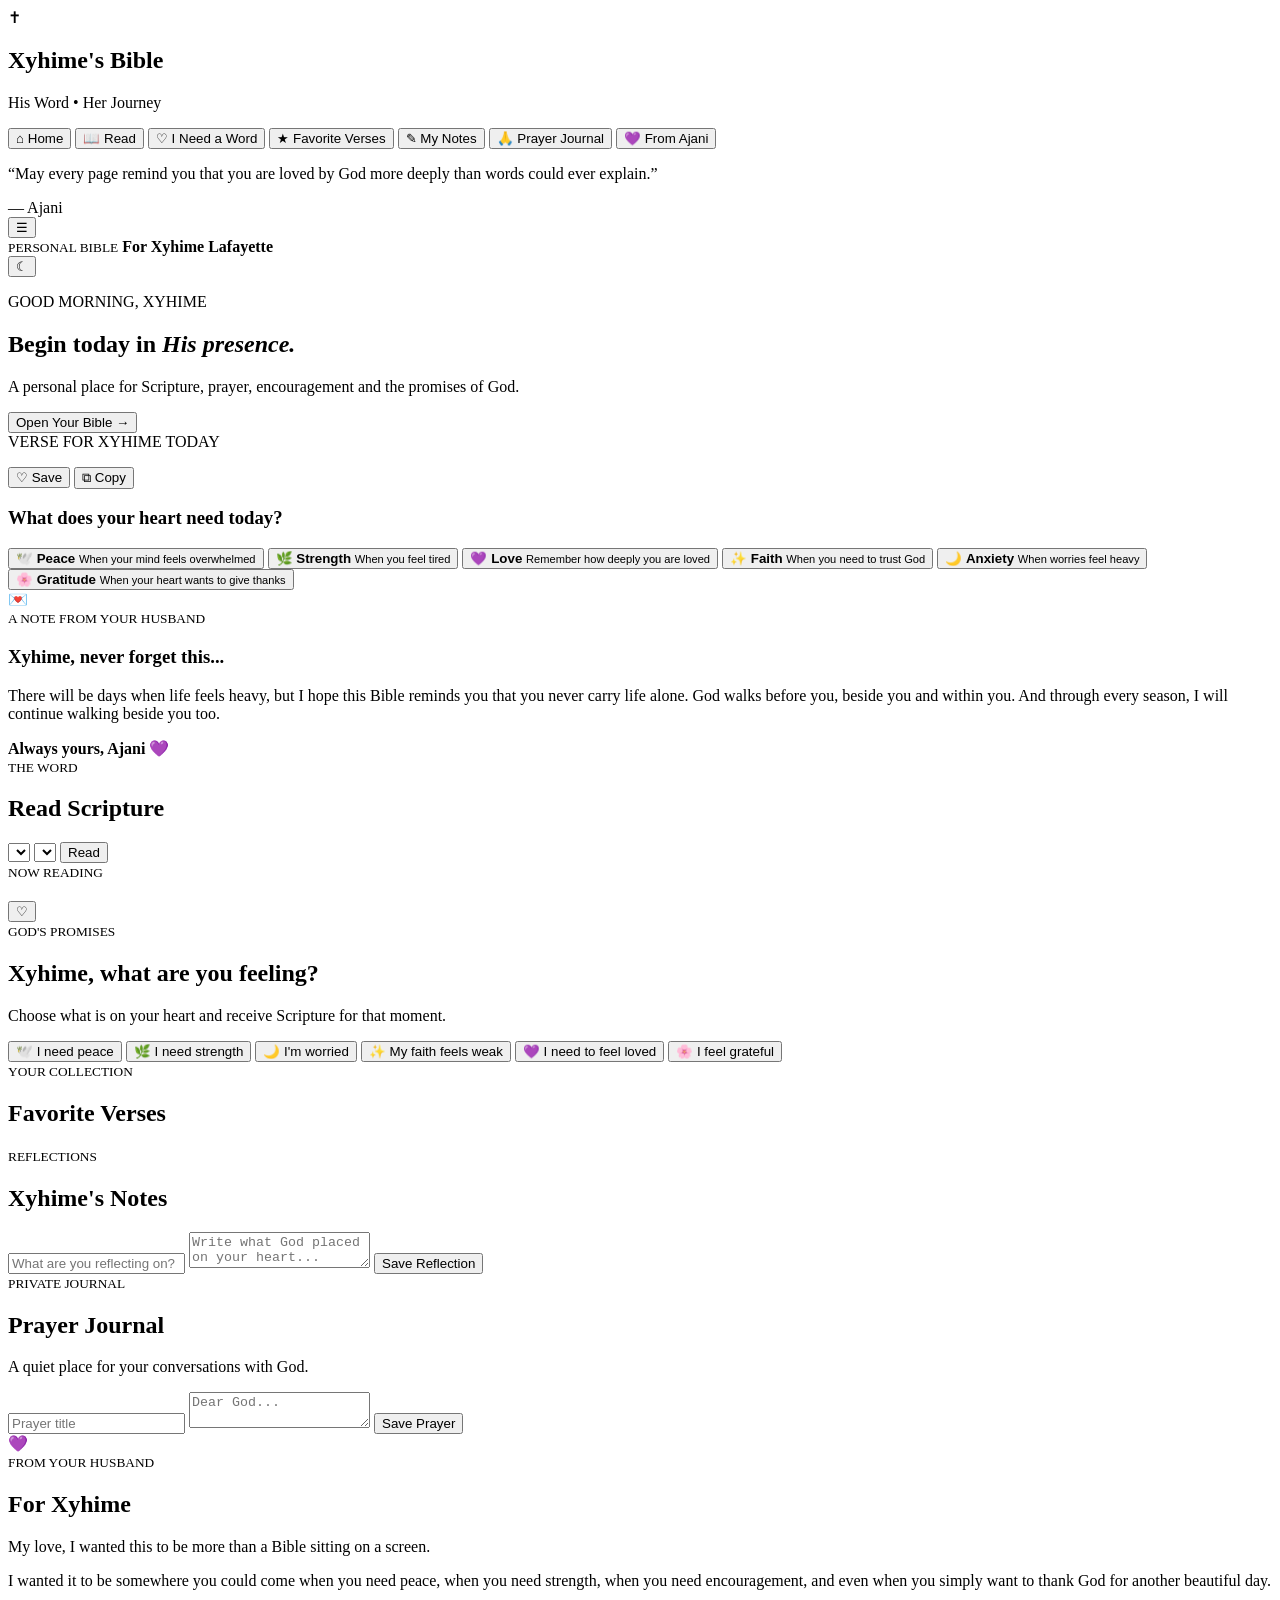
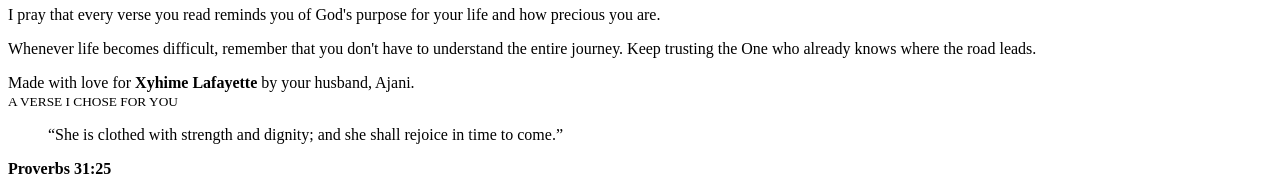
==== index.html @ 4d81b535 "index.html" ====
<!DOCTYPE html>
<html lang="en">
<head>
  <meta charset="UTF-8">
  <meta name="viewport" content="width=device-width, initial-scale=1.0">

  <title>Xyhime's Bible | His Word, Her Journey</title>

  <link rel="preconnect" href="https://fonts.googleapis.com">
  <link rel="preconnect" href="https://fonts.gstatic.com" crossorigin>

  <link href="https://fonts.googleapis.com/css2?family=Cormorant+Garamond:wght@400;500;600;700&family=Inter:wght@300;400;500;600&display=swap"
        rel="stylesheet">

  <link rel="stylesheet" href="style.css">
</head>

<body>

<div class="app">

  <!-- SIDEBAR -->

  <aside class="sidebar" id="sidebar">

    <div class="brand">
      <div class="cross">✝</div>

      <div>
        <h1>Xyhime's Bible</h1>
        <p>His Word • Her Journey</p>
      </div>
    </div>

    <nav>

      <button class="nav-item active" data-page="home">
        <span>⌂</span>
        Home
      </button>

      <button class="nav-item" data-page="read">
        <span>📖</span>
        Read
      </button>

      <button class="nav-item" data-page="encouragement">
        <span>♡</span>
        I Need a Word
      </button>

      <button class="nav-item" data-page="favorites">
        <span>★</span>
        Favorite Verses
      </button>

      <button class="nav-item" data-page="notes">
        <span>✎</span>
        My Notes
      </button>

      <button class="nav-item" data-page="prayer">
        <span>🙏</span>
        Prayer Journal
      </button>

      <button class="nav-item" data-page="ajani">
        <span>💜</span>
        From Ajani
      </button>

    </nav>

    <div class="sidebar-message">

      <p>
        “May every page remind you that you are loved by God
        more deeply than words could ever explain.”
      </p>

      <span>— Ajani</span>

    </div>

  </aside>


  <!-- MAIN CONTENT -->

  <main>

    <header>

      <button id="menuButton">☰</button>

      <div class="header-title">
        <small>PERSONAL BIBLE</small>
        <strong>For Xyhime Lafayette</strong>
      </div>

      <button id="themeButton">☾</button>

    </header>


    <!-- HOME -->

    <section class="page active" id="home">

      <div class="hero">

        <p class="eyebrow">GOOD MORNING, XYHIME</p>

        <h2>
          Begin today in
          <em>His presence.</em>
        </h2>

        <p>
          A personal place for Scripture, prayer,
          encouragement and the promises of God.
        </p>

        <button onclick="showPage('read')">
          Open Your Bible →
        </button>

      </div>


      <div class="daily-card">

        <div class="card-label">
          VERSE FOR XYHIME TODAY
        </div>

        <blockquote id="dailyVerse"></blockquote>

        <p id="dailyReference"></p>

        <div class="verse-actions">

          <button onclick="favoriteDailyVerse()">
            ♡ Save
          </button>

          <button onclick="copyDailyVerse()">
            ⧉ Copy
          </button>

        </div>

      </div>


      <h3 class="section-heading">
        What does your heart need today?
      </h3>

      <div class="emotion-grid">

        <button onclick="openEmotion('peace')">
          <span>🕊️</span>
          <strong>Peace</strong>
          <small>When your mind feels overwhelmed</small>
        </button>

        <button onclick="openEmotion('strength')">
          <span>🌿</span>
          <strong>Strength</strong>
          <small>When you feel tired</small>
        </button>

        <button onclick="openEmotion('love')">
          <span>💜</span>
          <strong>Love</strong>
          <small>Remember how deeply you are loved</small>
        </button>

        <button onclick="openEmotion('faith')">
          <span>✨</span>
          <strong>Faith</strong>
          <small>When you need to trust God</small>
        </button>

        <button onclick="openEmotion('anxiety')">
          <span>🌙</span>
          <strong>Anxiety</strong>
          <small>When worries feel heavy</small>
        </button>

        <button onclick="openEmotion('gratitude')">
          <span>🌸</span>
          <strong>Gratitude</strong>
          <small>When your heart wants to give thanks</small>
        </button>

      </div>


      <div class="love-note">

        <div>💌</div>

        <div>
          <small>A NOTE FROM YOUR HUSBAND</small>

          <h3>Xyhime, never forget this...</h3>

          <p>
            There will be days when life feels heavy,
            but I hope this Bible reminds you that you never
            carry life alone. God walks before you, beside you
            and within you. And through every season, I will
            continue walking beside you too.
          </p>

          <strong>Always yours, Ajani 💜</strong>

        </div>

      </div>

    </section>


    <!-- READ -->

    <section class="page" id="read">

      <div class="page-title">
        <small>THE WORD</small>
        <h2>Read Scripture</h2>
      </div>


      <div class="reader-controls">

        <select id="bookSelect"></select>

        <select id="chapterSelect"></select>

        <button onclick="loadChapter()">
          Read
        </button>

      </div>


      <div class="scripture-reader">

        <div class="reader-header">

          <div>
            <small>NOW READING</small>
            <h2 id="chapterTitle"></h2>
          </div>

          <button onclick="favoriteChapter()">
            ♡
          </button>

        </div>

        <div id="verses"></div>

      </div>

    </section>


    <!-- ENCOURAGEMENT -->

    <section class="page" id="encouragement">

      <div class="page-title">
        <small>GOD'S PROMISES</small>
        <h2>Xyhime, what are you feeling?</h2>

        <p>
          Choose what is on your heart and receive
          Scripture for that moment.
        </p>
      </div>


      <div class="emotion-large">

        <button onclick="showEncouragement('peace')">
          🕊️ I need peace
        </button>

        <button onclick="showEncouragement('strength')">
          🌿 I need strength
        </button>

        <button onclick="showEncouragement('anxiety')">
          🌙 I'm worried
        </button>

        <button onclick="showEncouragement('faith')">
          ✨ My faith feels weak
        </button>

        <button onclick="showEncouragement('love')">
          💜 I need to feel loved
        </button>

        <button onclick="showEncouragement('gratitude')">
          🌸 I feel grateful
        </button>

      </div>

      <div id="encouragementResult"></div>

    </section>


    <!-- FAVORITES -->

    <section class="page" id="favorites">

      <div class="page-title">
        <small>YOUR COLLECTION</small>
        <h2>Favorite Verses</h2>
      </div>

      <div id="favoriteList"></div>

    </section>


    <!-- NOTES -->

    <section class="page" id="notes">

      <div class="page-title">
        <small>REFLECTIONS</small>
        <h2>Xyhime's Notes</h2>
      </div>

      <div class="journal">

        <input
          id="noteTitle"
          placeholder="What are you reflecting on?"
        >

        <textarea
          id="noteText"
          placeholder="Write what God placed on your heart..."
        ></textarea>

        <button onclick="saveNote()">
          Save Reflection
        </button>

      </div>

      <div id="notesList"></div>

    </section>


    <!-- PRAYER -->

    <section class="page" id="prayer">

      <div class="page-title">
        <small>PRIVATE JOURNAL</small>
        <h2>Prayer Journal</h2>

        <p>
          A quiet place for your conversations with God.
        </p>
      </div>

      <div class="journal">

        <input
          id="prayerTitle"
          placeholder="Prayer title"
        >

        <textarea
          id="prayerText"
          placeholder="Dear God..."
        ></textarea>

        <button onclick="savePrayer()">
          Save Prayer
        </button>

      </div>

      <div id="prayerList"></div>

    </section>


    <!-- FROM AJANI -->

    <section class="page" id="ajani">

      <div class="ajani-page">

        <div class="heart">💜</div>

        <small>FROM YOUR HUSBAND</small>

        <h2>For Xyhime</h2>

        <p>
          My love, I wanted this to be more than a Bible
          sitting on a screen.
        </p>

        <p>
          I wanted it to be somewhere you could come when
          you need peace, when you need strength, when you
          need encouragement, and even when you simply want
          to thank God for another beautiful day.
        </p>

        <p>
          I pray that every verse you read reminds you of
          God's purpose for your life and how precious you
          are.
        </p>

        <p>
          Whenever life becomes difficult, remember that
          you don't have to understand the entire journey.
          Keep trusting the One who already knows where the
          road leads.
        </p>

        <div class="signature">

          <span>Made with love for</span>

          <strong>Xyhime Lafayette</strong>

          <span>by your husband, Ajani.</span>

        </div>


        <div class="special-scripture">

          <small>A VERSE I CHOSE FOR YOU</small>

          <blockquote>
            “She is clothed with strength and dignity;
            and she shall rejoice in time to come.”
          </blockquote>

          <strong>Proverbs 31:25</strong>

        </div>

      </div>

    </section>

  </main>

</div>

<script src="script.js"></script>

</body>
</html>
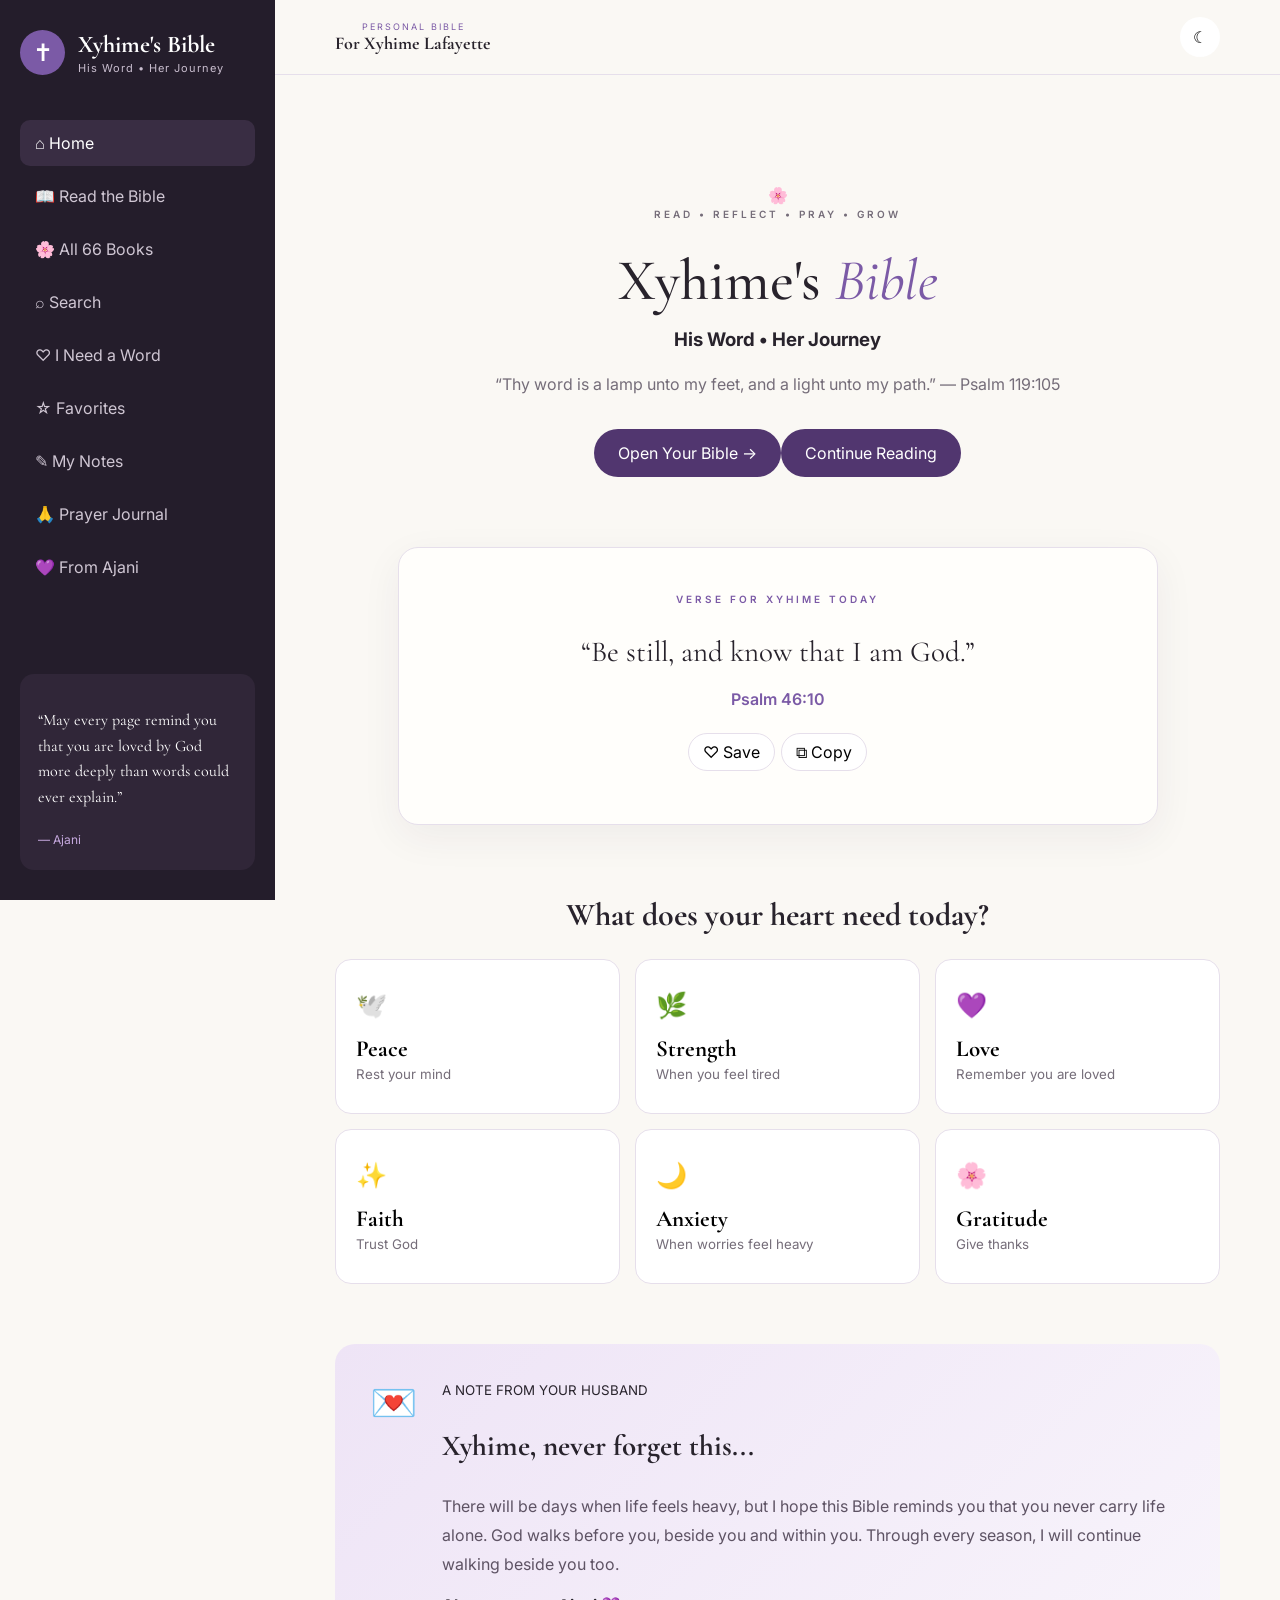
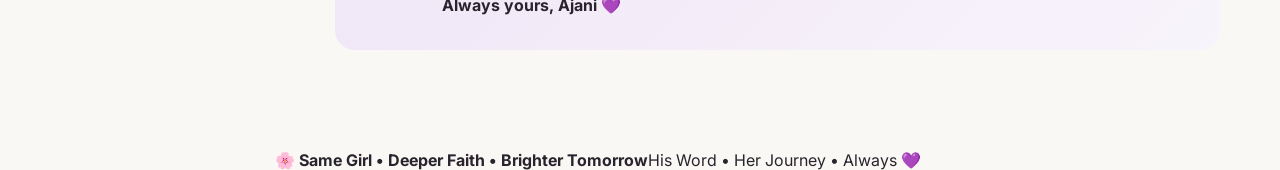
==== commit f08c6c0a: "Upgrade Xyhime Bible interface" ====
--- a/index.html
+++ b/index.html
@@ -1,474 +1,40 @@
 <!DOCTYPE html>
-<html lang="en">
-<head>
-  <meta charset="UTF-8">
-  <meta name="viewport" content="width=device-width, initial-scale=1.0">
+<html lang="en"><head><meta charset="UTF-8"><meta name="viewport" content="width=device-width,initial-scale=1">
+<meta name="theme-color" content="#efe4f6"><title>Xyhime's Bible | His Word • Her Journey</title>
+<link rel="preconnect" href="https://fonts.googleapis.com"><link rel="preconnect" href="https://fonts.gstatic.com" crossorigin>
+<link href="https://fonts.googleapis.com/css2?family=Cormorant+Garamond:wght@400;500;600;700&family=Inter:wght@300;400;500;600&display=swap" rel="stylesheet">
+<link rel="stylesheet" href="style.css"></head><body>
+<div class="app"><aside class="sidebar" id="sidebar"><div class="brand"><div class="cross">✝</div><div><h1>Xyhime's Bible</h1><p>His Word • Her Journey</p></div></div>
+<nav>
+<button class="nav-item active" data-page="home">⌂ Home</button>
+<button class="nav-item" data-page="read">📖 Read the Bible</button>
+<button class="nav-item" data-page="books">🌸 All 66 Books</button>
+<button class="nav-item" data-page="search">⌕ Search</button>
+<button class="nav-item" data-page="encouragement">♡ I Need a Word</button>
+<button class="nav-item" data-page="favorites">☆ Favorites</button>
+<button class="nav-item" data-page="notes">✎ My Notes</button>
+<button class="nav-item" data-page="prayer">🙏 Prayer Journal</button>
+<button class="nav-item" data-page="ajani">💜 From Ajani</button></nav>
+<div class="sidebar-message"><p>“May every page remind you that you are loved by God more deeply than words could ever explain.”</p><span>— Ajani</span></div></aside>
+<main><header><button id="menuButton">☰</button><div class="header-title"><small>PERSONAL BIBLE</small><strong>For Xyhime Lafayette</strong></div><button id="themeButton">☾</button></header>
 
-  <title>Xyhime's Bible | His Word, Her Journey</title>
+<section class="page active" id="home"><div class="hero"><div class="floral">🌸</div><p class="eyebrow">READ • REFLECT • PRAY • GROW</p><h2>Xyhime's <em>Bible</em></h2><h3>His Word • Her Journey</h3><p>“Thy word is a lamp unto my feet, and a light unto my path.” — Psalm 119:105</p><div class="hero-actions"><button onclick="openBible()">Open Your Bible →</button><button class="secondary" onclick="continueReading()">Continue Reading</button></div></div>
+<div class="daily-card"><div class="card-label">VERSE FOR XYHIME TODAY</div><blockquote id="dailyVerse"></blockquote><p id="dailyReference"></p><div class="verse-actions"><button onclick="favoriteDailyVerse()">♡ Save</button><button onclick="copyDailyVerse()">⧉ Copy</button></div></div>
+<h3 class="section-heading">What does your heart need today?</h3><div class="emotion-grid">
+<button onclick="openEmotion('peace')"><span>🕊️</span><strong>Peace</strong><small>Rest your mind</small></button><button onclick="openEmotion('strength')"><span>🌿</span><strong>Strength</strong><small>When you feel tired</small></button><button onclick="openEmotion('love')"><span>💜</span><strong>Love</strong><small>Remember you are loved</small></button><button onclick="openEmotion('faith')"><span>✨</span><strong>Faith</strong><small>Trust God</small></button><button onclick="openEmotion('anxiety')"><span>🌙</span><strong>Anxiety</strong><small>When worries feel heavy</small></button><button onclick="openEmotion('gratitude')"><span>🌸</span><strong>Gratitude</strong><small>Give thanks</small></button></div>
+<div class="love-note"><div>💌</div><div><small>A NOTE FROM YOUR HUSBAND</small><h3>Xyhime, never forget this...</h3><p>There will be days when life feels heavy, but I hope this Bible reminds you that you never carry life alone. God walks before you, beside you and within you. Through every season, I will continue walking beside you too.</p><strong>Always yours, Ajani 💜</strong></div></div></section>
 
-  <link rel="preconnect" href="https://fonts.googleapis.com">
-  <link rel="preconnect" href="https://fonts.gstatic.com" crossorigin>
+<section class="page" id="read"><div class="page-title"><small>THE WORD</small><h2>Read Scripture</h2><p>King James Version</p></div><div class="reader-controls"><select id="bookSelect"></select><select id="chapterSelect"></select><button onclick="loadChapter()">Read</button></div><div class="scripture-reader"><div class="reader-header"><button onclick="previousChapter()">←</button><div><small>NOW READING</small><h2 id="chapterTitle"></h2></div><button onclick="nextChapter()">→</button></div><div id="verses"><p class="loading">Loading Scripture…</p></div></div></section>
 
-  <link href="https://fonts.googleapis.com/css2?family=Cormorant+Garamond:wght@400;500;600;700&family=Inter:wght@300;400;500;600&display=swap"
-        rel="stylesheet">
+<section class="page" id="books"><div class="page-title"><small>EXPLORE SCRIPTURE</small><h2>All 66 Books</h2><p>39 Old Testament • 27 New Testament</p></div><h3 class="testament-title">Old Testament</h3><div class="books-grid" id="oldBooks"></div><h3 class="testament-title">New Testament</h3><div class="books-grid" id="newBooks"></div></section>
 
-  <link rel="stylesheet" href="style.css">
-</head>
+<section class="page" id="search"><div class="page-title"><small>FIND HIS WORD</small><h2>Search Scripture</h2></div><div class="search-box"><input id="searchInput" placeholder="Try John 3:16"><button onclick="searchBible()">Search</button></div><div id="searchResults" class="results"></div></section>
 
-<body>
+<section class="page" id="encouragement"><div class="page-title"><small>GOD'S PROMISES</small><h2>Xyhime, what are you feeling?</h2></div><div class="emotion-large"><button onclick="showEncouragement('peace')">🕊️ I need peace</button><button onclick="showEncouragement('strength')">🌿 I need strength</button><button onclick="showEncouragement('anxiety')">🌙 I'm worried</button><button onclick="showEncouragement('faith')">✨ My faith feels weak</button><button onclick="showEncouragement('love')">💜 I need to feel loved</button><button onclick="showEncouragement('gratitude')">🌸 I feel grateful</button></div><div id="encouragementResult"></div></section>
 
-<div class="app">
-
-  <!-- SIDEBAR -->
-
-  <aside class="sidebar" id="sidebar">
-
-    <div class="brand">
-      <div class="cross">✝</div>
-
-      <div>
-        <h1>Xyhime's Bible</h1>
-        <p>His Word • Her Journey</p>
-      </div>
-    </div>
-
-    <nav>
-
-      <button class="nav-item active" data-page="home">
-        <span>⌂</span>
-        Home
-      </button>
-
-      <button class="nav-item" data-page="read">
-        <span>📖</span>
-        Read
-      </button>
-
-      <button class="nav-item" data-page="encouragement">
-        <span>♡</span>
-        I Need a Word
-      </button>
-
-      <button class="nav-item" data-page="favorites">
-        <span>★</span>
-        Favorite Verses
-      </button>
-
-      <button class="nav-item" data-page="notes">
-        <span>✎</span>
-        My Notes
-      </button>
-
-      <button class="nav-item" data-page="prayer">
-        <span>🙏</span>
-        Prayer Journal
-      </button>
-
-      <button class="nav-item" data-page="ajani">
-        <span>💜</span>
-        From Ajani
-      </button>
-
-    </nav>
-
-    <div class="sidebar-message">
-
-      <p>
-        “May every page remind you that you are loved by God
-        more deeply than words could ever explain.”
-      </p>
-
-      <span>— Ajani</span>
-
-    </div>
-
-  </aside>
-
-
-  <!-- MAIN CONTENT -->
-
-  <main>
-
-    <header>
-
-      <button id="menuButton">☰</button>
-
-      <div class="header-title">
-        <small>PERSONAL BIBLE</small>
-        <strong>For Xyhime Lafayette</strong>
-      </div>
-
-      <button id="themeButton">☾</button>
-
-    </header>
-
-
-    <!-- HOME -->
-
-    <section class="page active" id="home">
-
-      <div class="hero">
-
-        <p class="eyebrow">GOOD MORNING, XYHIME</p>
-
-        <h2>
-          Begin today in
-          <em>His presence.</em>
-        </h2>
-
-        <p>
-          A personal place for Scripture, prayer,
-          encouragement and the promises of God.
-        </p>
-
-        <button onclick="showPage('read')">
-          Open Your Bible →
-        </button>
-
-      </div>
-
-
-      <div class="daily-card">
-
-        <div class="card-label">
-          VERSE FOR XYHIME TODAY
-        </div>
-
-        <blockquote id="dailyVerse"></blockquote>
-
-        <p id="dailyReference"></p>
-
-        <div class="verse-actions">
-
-          <button onclick="favoriteDailyVerse()">
-            ♡ Save
-          </button>
-
-          <button onclick="copyDailyVerse()">
-            ⧉ Copy
-          </button>
-
-        </div>
-
-      </div>
-
-
-      <h3 class="section-heading">
-        What does your heart need today?
-      </h3>
-
-      <div class="emotion-grid">
-
-        <button onclick="openEmotion('peace')">
-          <span>🕊️</span>
-          <strong>Peace</strong>
-          <small>When your mind feels overwhelmed</small>
-        </button>
-
-        <button onclick="openEmotion('strength')">
-          <span>🌿</span>
-          <strong>Strength</strong>
-          <small>When you feel tired</small>
-        </button>
-
-        <button onclick="openEmotion('love')">
-          <span>💜</span>
-          <strong>Love</strong>
-          <small>Remember how deeply you are loved</small>
-        </button>
-
-        <button onclick="openEmotion('faith')">
-          <span>✨</span>
-          <strong>Faith</strong>
-          <small>When you need to trust God</small>
-        </button>
-
-        <button onclick="openEmotion('anxiety')">
-          <span>🌙</span>
-          <strong>Anxiety</strong>
-          <small>When worries feel heavy</small>
-        </button>
-
-        <button onclick="openEmotion('gratitude')">
-          <span>🌸</span>
-          <strong>Gratitude</strong>
-          <small>When your heart wants to give thanks</small>
-        </button>
-
-      </div>
-
-
-      <div class="love-note">
-
-        <div>💌</div>
-
-        <div>
-          <small>A NOTE FROM YOUR HUSBAND</small>
-
-          <h3>Xyhime, never forget this...</h3>
-
-          <p>
-            There will be days when life feels heavy,
-            but I hope this Bible reminds you that you never
-            carry life alone. God walks before you, beside you
-            and within you. And through every season, I will
-            continue walking beside you too.
-          </p>
-
-          <strong>Always yours, Ajani 💜</strong>
-
-        </div>
-
-      </div>
-
-    </section>
-
-
-    <!-- READ -->
-
-    <section class="page" id="read">
-
-      <div class="page-title">
-        <small>THE WORD</small>
-        <h2>Read Scripture</h2>
-      </div>
-
-
-      <div class="reader-controls">
-
-        <select id="bookSelect"></select>
-
-        <select id="chapterSelect"></select>
-
-        <button onclick="loadChapter()">
-          Read
-        </button>
-
-      </div>
-
-
-      <div class="scripture-reader">
-
-        <div class="reader-header">
-
-          <div>
-            <small>NOW READING</small>
-            <h2 id="chapterTitle"></h2>
-          </div>
-
-          <button onclick="favoriteChapter()">
-            ♡
-          </button>
-
-        </div>
-
-        <div id="verses"></div>
-
-      </div>
-
-    </section>
-
-
-    <!-- ENCOURAGEMENT -->
-
-    <section class="page" id="encouragement">
-
-      <div class="page-title">
-        <small>GOD'S PROMISES</small>
-        <h2>Xyhime, what are you feeling?</h2>
-
-        <p>
-          Choose what is on your heart and receive
-          Scripture for that moment.
-        </p>
-      </div>
-
-
-      <div class="emotion-large">
-
-        <button onclick="showEncouragement('peace')">
-          🕊️ I need peace
-        </button>
-
-        <button onclick="showEncouragement('strength')">
-          🌿 I need strength
-        </button>
-
-        <button onclick="showEncouragement('anxiety')">
-          🌙 I'm worried
-        </button>
-
-        <button onclick="showEncouragement('faith')">
-          ✨ My faith feels weak
-        </button>
-
-        <button onclick="showEncouragement('love')">
-          💜 I need to feel loved
-        </button>
-
-        <button onclick="showEncouragement('gratitude')">
-          🌸 I feel grateful
-        </button>
-
-      </div>
-
-      <div id="encouragementResult"></div>
-
-    </section>
-
-
-    <!-- FAVORITES -->
-
-    <section class="page" id="favorites">
-
-      <div class="page-title">
-        <small>YOUR COLLECTION</small>
-        <h2>Favorite Verses</h2>
-      </div>
-
-      <div id="favoriteList"></div>
-
-    </section>
-
-
-    <!-- NOTES -->
-
-    <section class="page" id="notes">
-
-      <div class="page-title">
-        <small>REFLECTIONS</small>
-        <h2>Xyhime's Notes</h2>
-      </div>
-
-      <div class="journal">
-
-        <input
-          id="noteTitle"
-          placeholder="What are you reflecting on?"
-        >
-
-        <textarea
-          id="noteText"
-          placeholder="Write what God placed on your heart..."
-        ></textarea>
-
-        <button onclick="saveNote()">
-          Save Reflection
-        </button>
-
-      </div>
-
-      <div id="notesList"></div>
-
-    </section>
-
-
-    <!-- PRAYER -->
-
-    <section class="page" id="prayer">
-
-      <div class="page-title">
-        <small>PRIVATE JOURNAL</small>
-        <h2>Prayer Journal</h2>
-
-        <p>
-          A quiet place for your conversations with God.
-        </p>
-      </div>
-
-      <div class="journal">
-
-        <input
-          id="prayerTitle"
-          placeholder="Prayer title"
-        >
-
-        <textarea
-          id="prayerText"
-          placeholder="Dear God..."
-        ></textarea>
-
-        <button onclick="savePrayer()">
-          Save Prayer
-        </button>
-
-      </div>
-
-      <div id="prayerList"></div>
-
-    </section>
-
-
-    <!-- FROM AJANI -->
-
-    <section class="page" id="ajani">
-
-      <div class="ajani-page">
-
-        <div class="heart">💜</div>
-
-        <small>FROM YOUR HUSBAND</small>
-
-        <h2>For Xyhime</h2>
-
-        <p>
-          My love, I wanted this to be more than a Bible
-          sitting on a screen.
-        </p>
-
-        <p>
-          I wanted it to be somewhere you could come when
-          you need peace, when you need strength, when you
-          need encouragement, and even when you simply want
-          to thank God for another beautiful day.
-        </p>
-
-        <p>
-          I pray that every verse you read reminds you of
-          God's purpose for your life and how precious you
-          are.
-        </p>
-
-        <p>
-          Whenever life becomes difficult, remember that
-          you don't have to understand the entire journey.
-          Keep trusting the One who already knows where the
-          road leads.
-        </p>
-
-        <div class="signature">
-
-          <span>Made with love for</span>
-
-          <strong>Xyhime Lafayette</strong>
-
-          <span>by your husband, Ajani.</span>
-
-        </div>
-
-
-        <div class="special-scripture">
-
-          <small>A VERSE I CHOSE FOR YOU</small>
-
-          <blockquote>
-            “She is clothed with strength and dignity;
-            and she shall rejoice in time to come.”
-          </blockquote>
-
-          <strong>Proverbs 31:25</strong>
-
-        </div>
-
-      </div>
-
-    </section>
-
-  </main>
-
-</div>
-
-<script src="script.js"></script>
-
-</body>
-</html>
+<section class="page" id="favorites"><div class="page-title"><small>YOUR COLLECTION</small><h2>Favorite Verses</h2></div><div id="favoriteList"></div></section>
+<section class="page" id="notes"><div class="page-title"><small>REFLECTIONS</small><h2>Xyhime's Notes</h2></div><div class="journal"><input id="noteTitle" placeholder="What are you reflecting on?"><textarea id="noteText" placeholder="Write what God placed on your heart..."></textarea><button onclick="saveNote()">Save Reflection</button></div><div id="notesList"></div></section>
+<section class="page" id="prayer"><div class="page-title"><small>PRIVATE JOURNAL</small><h2>Prayer Journal</h2><p>A quiet place for your conversations with God.</p></div><div class="journal"><input id="prayerTitle" placeholder="Prayer title"><textarea id="prayerText" placeholder="Dear God..."></textarea><button onclick="savePrayer()">Save Prayer</button></div><div id="prayerList"></div></section>
+<section class="page" id="ajani"><div class="ajani-page"><div class="heart">💜</div><small>FROM YOUR HUSBAND</small><h2>For Xyhime</h2><p>My love, I wanted this to be more than a Bible sitting on a screen. I wanted it to be somewhere you could come when you need peace, strength, encouragement, or simply a quiet moment with God.</p><p>I pray every verse reminds you of God's purpose for your life and how precious you are.</p><div class="signature"><span>Made with love for</span><strong>Xyhime Lafayette</strong><span>by your husband, Ajani.</span></div><div class="special-scripture"><small>A VERSE I CHOSE FOR YOU</small><blockquote>“Strength and honour are her clothing; and she shall rejoice in time to come.”</blockquote><strong>Proverbs 31:25</strong></div></div></section>
+<footer>🌸 <strong>Same Girl • Deeper Faith • Brighter Tomorrow</strong><span>His Word • Her Journey • Always 💜</span></footer>
+</main></div><script src="script.js"></script></body></html>
--- a/style.css
+++ b/style.css
@@ -0,0 +1,607 @@
+:root{
+  --purple:#7b5aa6;
+  --purple-dark:#51366f;
+  --lavender:#eee7f6;
+  --cream:#faf8f4;
+  --paper:#fffefb;
+  --text:#28232c;
+  --muted:#756d79;
+  --border:#e6dfeb;
+}
+
+*{
+  box-sizing:border-box;
+}
+
+body{
+  margin:0;
+  background:var(--cream);
+  color:var(--text);
+  font-family:"Inter",sans-serif;
+}
+
+button,
+select,
+input,
+textarea{
+  font:inherit;
+}
+
+button{
+  cursor:pointer;
+}
+
+.app{
+  display:flex;
+  min-height:100vh;
+}
+
+
+/* SIDEBAR */
+
+.sidebar{
+  width:275px;
+  background:#241d2b;
+  color:white;
+  padding:30px 20px;
+  position:fixed;
+  top:0;
+  bottom:0;
+  left:0;
+  display:flex;
+  flex-direction:column;
+}
+
+.brand{
+  display:flex;
+  align-items:center;
+  gap:13px;
+  margin-bottom:45px;
+}
+
+.cross{
+  width:45px;
+  height:45px;
+  border-radius:50%;
+  background:var(--purple);
+  display:grid;
+  place-items:center;
+  font-size:24px;
+}
+
+.brand h1{
+  font-family:"Cormorant Garamond",serif;
+  margin:0;
+  font-size:24px;
+}
+
+.brand p{
+  margin:2px 0 0;
+  font-size:11px;
+  color:#c9becf;
+  letter-spacing:1px;
+}
+
+nav{
+  display:grid;
+  gap:7px;
+}
+
+.nav-item{
+  border:0;
+  background:transparent;
+  color:#cfc6d3;
+  text-align:left;
+  padding:13px 15px;
+  border-radius:10px;
+  transition:.25s;
+}
+
+.nav-item span{
+  display:inline-block;
+  width:30px;
+}
+
+.nav-item:hover,
+.nav-item.active{
+  background:#392d43;
+  color:white;
+}
+
+.sidebar-message{
+  margin-top:auto;
+  padding:18px;
+  background:#302638;
+  border-radius:14px;
+  line-height:1.6;
+}
+
+.sidebar-message p{
+  font-family:"Cormorant Garamond",serif;
+  font-size:16px;
+}
+
+.sidebar-message span{
+  color:#c6a9df;
+  font-size:12px;
+}
+
+
+/* MAIN */
+
+main{
+  width:calc(100% - 275px);
+  margin-left:275px;
+}
+
+header{
+  height:75px;
+  border-bottom:1px solid var(--border);
+  background:rgba(250,248,244,.94);
+  display:flex;
+  align-items:center;
+  justify-content:space-between;
+  padding:0 6%;
+  position:sticky;
+  top:0;
+  z-index:5;
+  backdrop-filter:blur(10px);
+}
+
+#menuButton{
+  display:none;
+}
+
+header button{
+  border:0;
+  background:white;
+  width:40px;
+  height:40px;
+  border-radius:50%;
+}
+
+.header-title{
+  text-align:center;
+}
+
+.header-title small{
+  display:block;
+  color:var(--purple);
+  letter-spacing:2px;
+  font-size:9px;
+}
+
+.header-title strong{
+  font-family:"Cormorant Garamond",serif;
+  font-size:18px;
+}
+
+.page{
+  display:none;
+  max-width:1100px;
+  margin:auto;
+  padding:60px 6% 100px;
+}
+
+.page.active{
+  display:block;
+}
+
+
+/* HERO */
+
+.hero{
+  text-align:center;
+  padding:50px 20px 70px;
+}
+
+.eyebrow,
+.page-title small,
+.card-label{
+  color:var(--purple);
+  letter-spacing:3px;
+  font-weight:600;
+  font-size:10px;
+}
+
+.hero h2{
+  font-family:"Cormorant Garamond",serif;
+  font-size:58px;
+  line-height:.95;
+  margin:20px 0;
+  font-weight:500;
+}
+
+.hero h2 em{
+  color:var(--purple);
+  font-weight:400;
+}
+
+.hero p{
+  max-width:600px;
+  margin:0 auto 30px;
+  color:var(--muted);
+  line-height:1.8;
+}
+
+.hero button,
+.journal button,
+.reader-controls button{
+  background:var(--purple-dark);
+  color:white;
+  border:0;
+  padding:14px 24px;
+  border-radius:50px;
+}
+
+
+/* DAILY VERSE */
+
+.daily-card{
+  max-width:760px;
+  margin:auto;
+  background:var(--paper);
+  border:1px solid var(--border);
+  border-radius:20px;
+  padding:45px;
+  text-align:center;
+  box-shadow:0 12px 40px rgba(56,35,70,.06);
+}
+
+.daily-card blockquote{
+  font-family:"Cormorant Garamond",serif;
+  font-size:29px;
+  line-height:1.5;
+  margin:25px 0 15px;
+}
+
+.daily-card > p{
+  color:var(--purple);
+  font-weight:600;
+}
+
+.verse-actions button{
+  border:1px solid var(--border);
+  background:white;
+  padding:8px 14px;
+  border-radius:30px;
+  margin:8px 3px;
+}
+
+
+/* EMOTIONS */
+
+.section-heading{
+  font-family:"Cormorant Garamond",serif;
+  font-size:32px;
+  margin:70px 0 25px;
+  text-align:center;
+}
+
+.emotion-grid{
+  display:grid;
+  grid-template-columns:repeat(3,1fr);
+  gap:15px;
+}
+
+.emotion-grid button{
+  background:white;
+  border:1px solid var(--border);
+  padding:30px 20px;
+  border-radius:16px;
+  text-align:left;
+  transition:.25s;
+}
+
+.emotion-grid button:hover{
+  transform:translateY(-4px);
+  box-shadow:0 10px 30px rgba(70,50,80,.08);
+}
+
+.emotion-grid span{
+  font-size:25px;
+  display:block;
+  margin-bottom:15px;
+}
+
+.emotion-grid strong{
+  display:block;
+  font-family:"Cormorant Garamond",serif;
+  font-size:23px;
+}
+
+.emotion-grid small{
+  color:var(--muted);
+}
+
+
+/* LOVE NOTE */
+
+.love-note{
+  margin-top:60px;
+  padding:35px;
+  border-radius:20px;
+  background:linear-gradient(135deg,#eee4f6,#f8f4fb);
+  display:flex;
+  gap:25px;
+}
+
+.love-note > div:first-child{
+  font-size:38px;
+}
+
+.love-note h3{
+  font-family:"Cormorant Garamond",serif;
+  font-size:29px;
+}
+
+.love-note p{
+  line-height:1.8;
+  color:#5e5364;
+}
+
+
+/* PAGE TITLES */
+
+.page-title{
+  text-align:center;
+  margin-bottom:40px;
+}
+
+.page-title h2{
+  font-family:"Cormorant Garamond",serif;
+  font-size:46px;
+  margin:8px 0;
+}
+
+.page-title p{
+  color:var(--muted);
+}
+
+
+/* READER */
+
+.reader-controls{
+  display:flex;
+  gap:10px;
+  justify-content:center;
+  margin-bottom:30px;
+}
+
+.reader-controls select{
+  padding:12px 18px;
+  border:1px solid var(--border);
+  border-radius:10px;
+  background:white;
+}
+
+.scripture-reader{
+  background:var(--paper);
+  max-width:800px;
+  margin:auto;
+  border:1px solid var(--border);
+  border-radius:18px;
+  padding:45px;
+}
+
+.reader-header{
+  display:flex;
+  justify-content:space-between;
+  border-bottom:1px solid var(--border);
+  margin-bottom:30px;
+}
+
+.reader-header h2{
+  font-family:"Cormorant Garamond",serif;
+  font-size:36px;
+}
+
+.reader-header button{
+  border:0;
+  background:transparent;
+  font-size:25px;
+}
+
+.verse{
+  font-family:"Cormorant Garamond",serif;
+  font-size:22px;
+  line-height:1.8;
+  margin:14px 0;
+}
+
+.verse-number{
+  color:var(--purple);
+  font-family:"Inter",sans-serif;
+  font-size:10px;
+  vertical-align:super;
+  font-weight:bold;
+  margin-right:6px;
+}
+
+
+/* ENCOURAGEMENT */
+
+.emotion-large{
+  display:grid;
+  grid-template-columns:repeat(2,1fr);
+  gap:12px;
+  max-width:700px;
+  margin:auto;
+}
+
+.emotion-large button{
+  padding:22px;
+  border:1px solid var(--border);
+  background:white;
+  border-radius:14px;
+  text-align:left;
+}
+
+#encouragementResult{
+  max-width:700px;
+  margin:30px auto;
+}
+
+
+/* JOURNAL */
+
+.journal{
+  max-width:700px;
+  margin:auto;
+  display:grid;
+  gap:15px;
+}
+
+.journal input,
+.journal textarea{
+  border:1px solid var(--border);
+  background:white;
+  padding:16px;
+  border-radius:12px;
+}
+
+.journal textarea{
+  min-height:200px;
+  resize:vertical;
+}
+
+.saved-card{
+  max-width:700px;
+  margin:20px auto;
+  padding:22px;
+  background:white;
+  border:1px solid var(--border);
+  border-radius:14px;
+}
+
+
+/* AJANI */
+
+.ajani-page{
+  max-width:720px;
+  margin:auto;
+  text-align:center;
+}
+
+.heart{
+  font-size:50px;
+}
+
+.ajani-page h2{
+  font-family:"Cormorant Garamond",serif;
+  font-size:55px;
+}
+
+.ajani-page > p{
+  font-family:"Cormorant Garamond",serif;
+  font-size:22px;
+  line-height:1.8;
+}
+
+.signature{
+  margin:45px 0;
+  display:grid;
+  gap:5px;
+}
+
+.signature strong{
+  font-family:"Cormorant Garamond",serif;
+  font-size:35px;
+  color:var(--purple-dark);
+}
+
+.special-scripture{
+  padding:35px;
+  background:var(--lavender);
+  border-radius:20px;
+}
+
+.special-scripture blockquote{
+  font-family:"Cormorant Garamond",serif;
+  font-size:27px;
+  line-height:1.5;
+}
+
+
+/* DARK MODE */
+
+body.dark{
+  --cream:#17131b;
+  --paper:#211a26;
+  --text:#f7f1fa;
+  --muted:#b9aebe;
+  --border:#392f40;
+  --lavender:#2e2436;
+}
+
+body.dark header{
+  background:rgba(23,19,27,.95);
+}
+
+body.dark input,
+body.dark textarea,
+body.dark select,
+body.dark .emotion-grid button,
+body.dark .emotion-large button,
+body.dark .verse-actions button,
+body.dark header button{
+  background:#211a26;
+  color:white;
+}
+
+
+/* MOBILE */
+
+@media(max-width:850px){
+
+  .sidebar{
+    transform:translateX(-100%);
+    transition:.3s;
+    z-index:20;
+  }
+
+  .sidebar.open{
+    transform:translateX(0);
+  }
+
+  main{
+    margin-left:0;
+    width:100%;
+  }
+
+  #menuButton{
+    display:block;
+  }
+
+  .hero h2{
+    font-size:45px;
+  }
+
+  .emotion-grid{
+    grid-template-columns:1fr 1fr;
+  }
+
+}
+
+@media(max-width:550px){
+
+  .page{
+    padding-left:20px;
+    padding-right:20px;
+  }
+
+  .emotion-grid,
+  .emotion-large{
+    grid-template-columns:1fr;
+  }
+
+  .daily-card,
+  .scripture-reader{
+    padding:28px 22px;
+  }
+
+  .reader-controls{
+    flex-direction:column;
+  }
+
+}
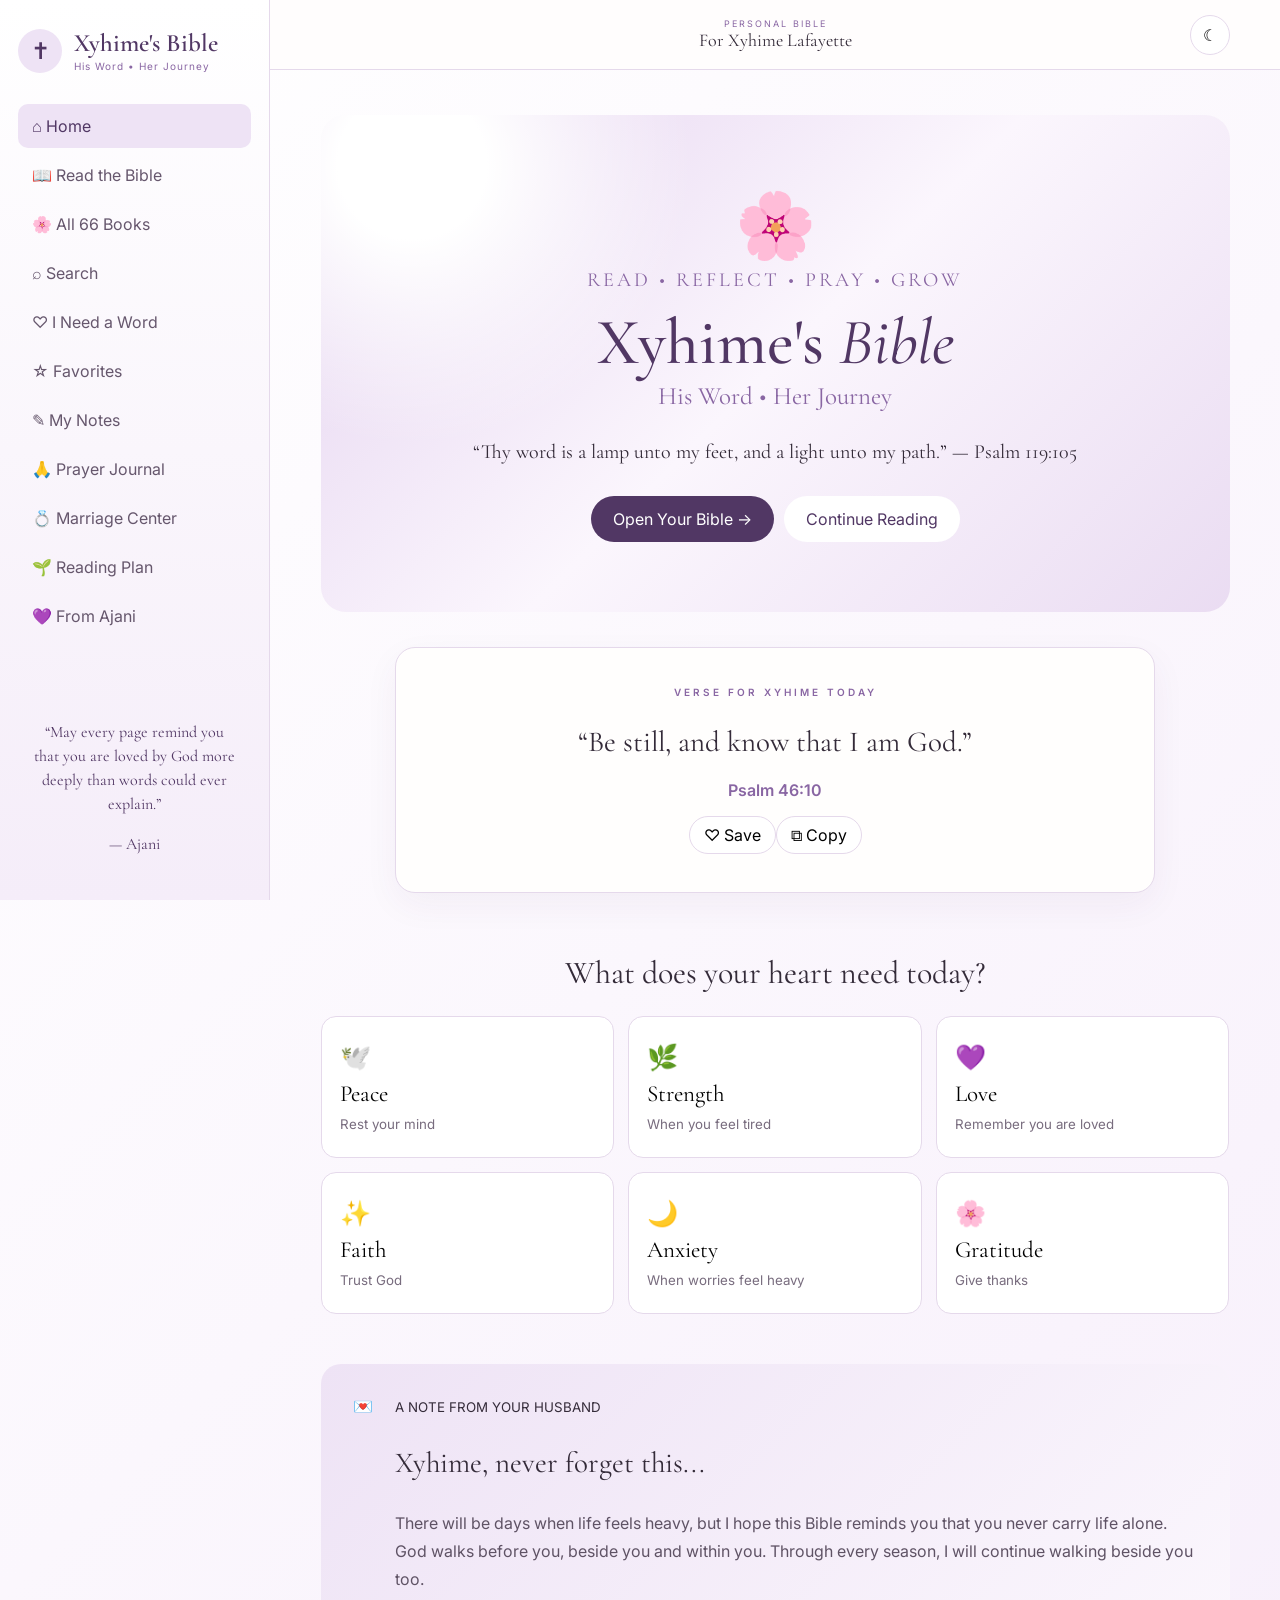
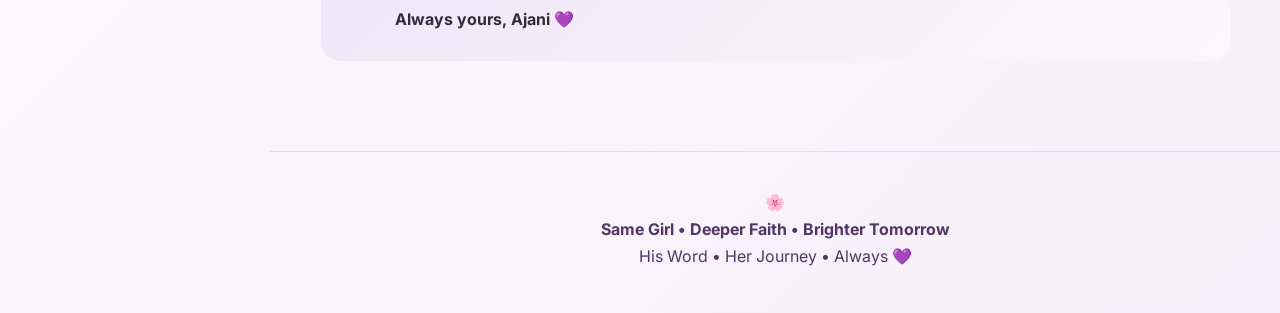
==== commit 44e8b939: "Build V3 personal Bible experience" ====
--- a/index.html
+++ b/index.html
@@ -1,6 +1,6 @@
 <!DOCTYPE html>
 <html lang="en"><head><meta charset="UTF-8"><meta name="viewport" content="width=device-width,initial-scale=1">
-<meta name="theme-color" content="#efe4f6"><title>Xyhime's Bible | His Word • Her Journey</title>
+<meta name="theme-color" content="#efe4f6"><meta name="description" content="A personal KJV Bible made with love for Xyhime Lafayette."><link rel="manifest" href="manifest.webmanifest"><link rel="icon" href="icon.svg" type="image/svg+xml"><title>Xyhime's Bible | His Word • Her Journey</title>
 <link rel="preconnect" href="https://fonts.googleapis.com"><link rel="preconnect" href="https://fonts.gstatic.com" crossorigin>
 <link href="https://fonts.googleapis.com/css2?family=Cormorant+Garamond:wght@400;500;600;700&family=Inter:wght@300;400;500;600&display=swap" rel="stylesheet">
 <link rel="stylesheet" href="style.css"></head><body>
@@ -14,6 +14,8 @@
 <button class="nav-item" data-page="favorites">☆ Favorites</button>
 <button class="nav-item" data-page="notes">✎ My Notes</button>
 <button class="nav-item" data-page="prayer">🙏 Prayer Journal</button>
+<button class="nav-item" data-page="marriage">💍 Marriage Center</button>
+<button class="nav-item" data-page="plan">🌱 Reading Plan</button>
 <button class="nav-item" data-page="ajani">💜 From Ajani</button></nav>
 <div class="sidebar-message"><p>“May every page remind you that you are loved by God more deeply than words could ever explain.”</p><span>— Ajani</span></div></aside>
 <main><header><button id="menuButton">☰</button><div class="header-title"><small>PERSONAL BIBLE</small><strong>For Xyhime Lafayette</strong></div><button id="themeButton">☾</button></header>
@@ -34,7 +36,9 @@
 
 <section class="page" id="favorites"><div class="page-title"><small>YOUR COLLECTION</small><h2>Favorite Verses</h2></div><div id="favoriteList"></div></section>
 <section class="page" id="notes"><div class="page-title"><small>REFLECTIONS</small><h2>Xyhime's Notes</h2></div><div class="journal"><input id="noteTitle" placeholder="What are you reflecting on?"><textarea id="noteText" placeholder="Write what God placed on your heart..."></textarea><button onclick="saveNote()">Save Reflection</button></div><div id="notesList"></div></section>
-<section class="page" id="prayer"><div class="page-title"><small>PRIVATE JOURNAL</small><h2>Prayer Journal</h2><p>A quiet place for your conversations with God.</p></div><div class="journal"><input id="prayerTitle" placeholder="Prayer title"><textarea id="prayerText" placeholder="Dear God..."></textarea><button onclick="savePrayer()">Save Prayer</button></div><div id="prayerList"></div></section>
+<section class="page" id="prayer"><div class="page-title"><small>PRIVATE JOURNAL</small><h2>Prayer Journal</h2><p>A quiet place for your conversations with God. Mark prayers answered as your testimony grows.</p></div><div class="journal"><input id="prayerTitle" placeholder="Prayer title"><textarea id="prayerText" placeholder="Dear God..."></textarea><button onclick="savePrayer()">Save Prayer</button></div><div id="prayerList"></div></section>
+<section class="page" id="marriage"><div class="page-title"><small>FAITH • LOVE • COVENANT</small><h2>Marriage Center</h2><p>Scriptures and prayers for Ajani & Xyhime.</p></div><div class="feature-grid"><div class="feature-card"><span>💜</span><h3>Love with patience</h3><p>“Charity suffereth long, and is kind...”</p><strong>1 Corinthians 13:4</strong></div><div class="feature-card"><span>🤝</span><h3>Walk together</h3><p>“Two are better than one; because they have a good reward for their labour.”</p><strong>Ecclesiastes 4:9</strong></div><div class="feature-card"><span>🙏</span><h3>Pray together</h3><p>Write a prayer for your marriage and keep it in your private journal.</p><button onclick="showPage('prayer')">Open Prayer Journal</button></div></div><div class="daily-card"><div class="card-label">A PRAYER FOR YOUR MARRIAGE</div><blockquote>Lord, keep our hearts patient, our words gentle, our love faithful, and our home centered on You. Help us choose grace, understanding, forgiveness and unity through every season. Amen.</blockquote></div></section>
+<section class="page" id="plan"><div class="page-title"><small>GROW DAY BY DAY</small><h2>7-Day Faith Journey</h2><p>Read one passage each day and mark it complete.</p></div><div id="readingPlan" class="plan-list"></div><button class="reset-plan" onclick="resetPlan()">Reset Plan</button></section>
 <section class="page" id="ajani"><div class="ajani-page"><div class="heart">💜</div><small>FROM YOUR HUSBAND</small><h2>For Xyhime</h2><p>My love, I wanted this to be more than a Bible sitting on a screen. I wanted it to be somewhere you could come when you need peace, strength, encouragement, or simply a quiet moment with God.</p><p>I pray every verse reminds you of God's purpose for your life and how precious you are.</p><div class="signature"><span>Made with love for</span><strong>Xyhime Lafayette</strong><span>by your husband, Ajani.</span></div><div class="special-scripture"><small>A VERSE I CHOSE FOR YOU</small><blockquote>“Strength and honour are her clothing; and she shall rejoice in time to come.”</blockquote><strong>Proverbs 31:25</strong></div></div></section>
-<footer>🌸 <strong>Same Girl • Deeper Faith • Brighter Tomorrow</strong><span>His Word • Her Journey • Always 💜</span></footer>
+<div id="installBanner" class="install-banner" hidden><div><strong>Keep Xyhime’s Bible close 💜</strong><span>Install it on your phone for an app-like experience.</span></div><button id="installButton">Install</button><button id="dismissInstall">×</button></div><footer>🌸 <strong>Same Girl • Deeper Faith • Brighter Tomorrow</strong><span>His Word • Her Journey • Always 💜</span></footer>
 </main></div><script src="script.js"></script></body></html>
--- a/style.css
+++ b/style.css
@@ -1,607 +1 @@
-:root{
-  --purple:#7b5aa6;
-  --purple-dark:#51366f;
-  --lavender:#eee7f6;
-  --cream:#faf8f4;
-  --paper:#fffefb;
-  --text:#28232c;
-  --muted:#756d79;
-  --border:#e6dfeb;
-}
-
-*{
-  box-sizing:border-box;
-}
-
-body{
-  margin:0;
-  background:var(--cream);
-  color:var(--text);
-  font-family:"Inter",sans-serif;
-}
-
-button,
-select,
-input,
-textarea{
-  font:inherit;
-}
-
-button{
-  cursor:pointer;
-}
-
-.app{
-  display:flex;
-  min-height:100vh;
-}
-
-
-/* SIDEBAR */
-
-.sidebar{
-  width:275px;
-  background:#241d2b;
-  color:white;
-  padding:30px 20px;
-  position:fixed;
-  top:0;
-  bottom:0;
-  left:0;
-  display:flex;
-  flex-direction:column;
-}
-
-.brand{
-  display:flex;
-  align-items:center;
-  gap:13px;
-  margin-bottom:45px;
-}
-
-.cross{
-  width:45px;
-  height:45px;
-  border-radius:50%;
-  background:var(--purple);
-  display:grid;
-  place-items:center;
-  font-size:24px;
-}
-
-.brand h1{
-  font-family:"Cormorant Garamond",serif;
-  margin:0;
-  font-size:24px;
-}
-
-.brand p{
-  margin:2px 0 0;
-  font-size:11px;
-  color:#c9becf;
-  letter-spacing:1px;
-}
-
-nav{
-  display:grid;
-  gap:7px;
-}
-
-.nav-item{
-  border:0;
-  background:transparent;
-  color:#cfc6d3;
-  text-align:left;
-  padding:13px 15px;
-  border-radius:10px;
-  transition:.25s;
-}
-
-.nav-item span{
-  display:inline-block;
-  width:30px;
-}
-
-.nav-item:hover,
-.nav-item.active{
-  background:#392d43;
-  color:white;
-}
-
-.sidebar-message{
-  margin-top:auto;
-  padding:18px;
-  background:#302638;
-  border-radius:14px;
-  line-height:1.6;
-}
-
-.sidebar-message p{
-  font-family:"Cormorant Garamond",serif;
-  font-size:16px;
-}
-
-.sidebar-message span{
-  color:#c6a9df;
-  font-size:12px;
-}
-
-
-/* MAIN */
-
-main{
-  width:calc(100% - 275px);
-  margin-left:275px;
-}
-
-header{
-  height:75px;
-  border-bottom:1px solid var(--border);
-  background:rgba(250,248,244,.94);
-  display:flex;
-  align-items:center;
-  justify-content:space-between;
-  padding:0 6%;
-  position:sticky;
-  top:0;
-  z-index:5;
-  backdrop-filter:blur(10px);
-}
-
-#menuButton{
-  display:none;
-}
-
-header button{
-  border:0;
-  background:white;
-  width:40px;
-  height:40px;
-  border-radius:50%;
-}
-
-.header-title{
-  text-align:center;
-}
-
-.header-title small{
-  display:block;
-  color:var(--purple);
-  letter-spacing:2px;
-  font-size:9px;
-}
-
-.header-title strong{
-  font-family:"Cormorant Garamond",serif;
-  font-size:18px;
-}
-
-.page{
-  display:none;
-  max-width:1100px;
-  margin:auto;
-  padding:60px 6% 100px;
-}
-
-.page.active{
-  display:block;
-}
-
-
-/* HERO */
-
-.hero{
-  text-align:center;
-  padding:50px 20px 70px;
-}
-
-.eyebrow,
-.page-title small,
-.card-label{
-  color:var(--purple);
-  letter-spacing:3px;
-  font-weight:600;
-  font-size:10px;
-}
-
-.hero h2{
-  font-family:"Cormorant Garamond",serif;
-  font-size:58px;
-  line-height:.95;
-  margin:20px 0;
-  font-weight:500;
-}
-
-.hero h2 em{
-  color:var(--purple);
-  font-weight:400;
-}
-
-.hero p{
-  max-width:600px;
-  margin:0 auto 30px;
-  color:var(--muted);
-  line-height:1.8;
-}
-
-.hero button,
-.journal button,
-.reader-controls button{
-  background:var(--purple-dark);
-  color:white;
-  border:0;
-  padding:14px 24px;
-  border-radius:50px;
-}
-
-
-/* DAILY VERSE */
-
-.daily-card{
-  max-width:760px;
-  margin:auto;
-  background:var(--paper);
-  border:1px solid var(--border);
-  border-radius:20px;
-  padding:45px;
-  text-align:center;
-  box-shadow:0 12px 40px rgba(56,35,70,.06);
-}
-
-.daily-card blockquote{
-  font-family:"Cormorant Garamond",serif;
-  font-size:29px;
-  line-height:1.5;
-  margin:25px 0 15px;
-}
-
-.daily-card > p{
-  color:var(--purple);
-  font-weight:600;
-}
-
-.verse-actions button{
-  border:1px solid var(--border);
-  background:white;
-  padding:8px 14px;
-  border-radius:30px;
-  margin:8px 3px;
-}
-
-
-/* EMOTIONS */
-
-.section-heading{
-  font-family:"Cormorant Garamond",serif;
-  font-size:32px;
-  margin:70px 0 25px;
-  text-align:center;
-}
-
-.emotion-grid{
-  display:grid;
-  grid-template-columns:repeat(3,1fr);
-  gap:15px;
-}
-
-.emotion-grid button{
-  background:white;
-  border:1px solid var(--border);
-  padding:30px 20px;
-  border-radius:16px;
-  text-align:left;
-  transition:.25s;
-}
-
-.emotion-grid button:hover{
-  transform:translateY(-4px);
-  box-shadow:0 10px 30px rgba(70,50,80,.08);
-}
-
-.emotion-grid span{
-  font-size:25px;
-  display:block;
-  margin-bottom:15px;
-}
-
-.emotion-grid strong{
-  display:block;
-  font-family:"Cormorant Garamond",serif;
-  font-size:23px;
-}
-
-.emotion-grid small{
-  color:var(--muted);
-}
-
-
-/* LOVE NOTE */
-
-.love-note{
-  margin-top:60px;
-  padding:35px;
-  border-radius:20px;
-  background:linear-gradient(135deg,#eee4f6,#f8f4fb);
-  display:flex;
-  gap:25px;
-}
-
-.love-note > div:first-child{
-  font-size:38px;
-}
-
-.love-note h3{
-  font-family:"Cormorant Garamond",serif;
-  font-size:29px;
-}
-
-.love-note p{
-  line-height:1.8;
-  color:#5e5364;
-}
-
-
-/* PAGE TITLES */
-
-.page-title{
-  text-align:center;
-  margin-bottom:40px;
-}
-
-.page-title h2{
-  font-family:"Cormorant Garamond",serif;
-  font-size:46px;
-  margin:8px 0;
-}
-
-.page-title p{
-  color:var(--muted);
-}
-
-
-/* READER */
-
-.reader-controls{
-  display:flex;
-  gap:10px;
-  justify-content:center;
-  margin-bottom:30px;
-}
-
-.reader-controls select{
-  padding:12px 18px;
-  border:1px solid var(--border);
-  border-radius:10px;
-  background:white;
-}
-
-.scripture-reader{
-  background:var(--paper);
-  max-width:800px;
-  margin:auto;
-  border:1px solid var(--border);
-  border-radius:18px;
-  padding:45px;
-}
-
-.reader-header{
-  display:flex;
-  justify-content:space-between;
-  border-bottom:1px solid var(--border);
-  margin-bottom:30px;
-}
-
-.reader-header h2{
-  font-family:"Cormorant Garamond",serif;
-  font-size:36px;
-}
-
-.reader-header button{
-  border:0;
-  background:transparent;
-  font-size:25px;
-}
-
-.verse{
-  font-family:"Cormorant Garamond",serif;
-  font-size:22px;
-  line-height:1.8;
-  margin:14px 0;
-}
-
-.verse-number{
-  color:var(--purple);
-  font-family:"Inter",sans-serif;
-  font-size:10px;
-  vertical-align:super;
-  font-weight:bold;
-  margin-right:6px;
-}
-
-
-/* ENCOURAGEMENT */
-
-.emotion-large{
-  display:grid;
-  grid-template-columns:repeat(2,1fr);
-  gap:12px;
-  max-width:700px;
-  margin:auto;
-}
-
-.emotion-large button{
-  padding:22px;
-  border:1px solid var(--border);
-  background:white;
-  border-radius:14px;
-  text-align:left;
-}
-
-#encouragementResult{
-  max-width:700px;
-  margin:30px auto;
-}
-
-
-/* JOURNAL */
-
-.journal{
-  max-width:700px;
-  margin:auto;
-  display:grid;
-  gap:15px;
-}
-
-.journal input,
-.journal textarea{
-  border:1px solid var(--border);
-  background:white;
-  padding:16px;
-  border-radius:12px;
-}
-
-.journal textarea{
-  min-height:200px;
-  resize:vertical;
-}
-
-.saved-card{
-  max-width:700px;
-  margin:20px auto;
-  padding:22px;
-  background:white;
-  border:1px solid var(--border);
-  border-radius:14px;
-}
-
-
-/* AJANI */
-
-.ajani-page{
-  max-width:720px;
-  margin:auto;
-  text-align:center;
-}
-
-.heart{
-  font-size:50px;
-}
-
-.ajani-page h2{
-  font-family:"Cormorant Garamond",serif;
-  font-size:55px;
-}
-
-.ajani-page > p{
-  font-family:"Cormorant Garamond",serif;
-  font-size:22px;
-  line-height:1.8;
-}
-
-.signature{
-  margin:45px 0;
-  display:grid;
-  gap:5px;
-}
-
-.signature strong{
-  font-family:"Cormorant Garamond",serif;
-  font-size:35px;
-  color:var(--purple-dark);
-}
-
-.special-scripture{
-  padding:35px;
-  background:var(--lavender);
-  border-radius:20px;
-}
-
-.special-scripture blockquote{
-  font-family:"Cormorant Garamond",serif;
-  font-size:27px;
-  line-height:1.5;
-}
-
-
-/* DARK MODE */
-
-body.dark{
-  --cream:#17131b;
-  --paper:#211a26;
-  --text:#f7f1fa;
-  --muted:#b9aebe;
-  --border:#392f40;
-  --lavender:#2e2436;
-}
-
-body.dark header{
-  background:rgba(23,19,27,.95);
-}
-
-body.dark input,
-body.dark textarea,
-body.dark select,
-body.dark .emotion-grid button,
-body.dark .emotion-large button,
-body.dark .verse-actions button,
-body.dark header button{
-  background:#211a26;
-  color:white;
-}
-
-
-/* MOBILE */
-
-@media(max-width:850px){
-
-  .sidebar{
-    transform:translateX(-100%);
-    transition:.3s;
-    z-index:20;
-  }
-
-  .sidebar.open{
-    transform:translateX(0);
-  }
-
-  main{
-    margin-left:0;
-    width:100%;
-  }
-
-  #menuButton{
-    display:block;
-  }
-
-  .hero h2{
-    font-size:45px;
-  }
-
-  .emotion-grid{
-    grid-template-columns:1fr 1fr;
-  }
-
-}
-
-@media(max-width:550px){
-
-  .page{
-    padding-left:20px;
-    padding-right:20px;
-  }
-
-  .emotion-grid,
-  .emotion-large{
-    grid-template-columns:1fr;
-  }
-
-  .daily-card,
-  .scripture-reader{
-    padding:28px 22px;
-  }
-
-  .reader-controls{
-    flex-direction:column;
-  }
-
-}
+:root{--purple:#8966a3;--deep:#513764;--lav:#eee3f5;--pale:#fbf7fd;--paper:#fffefd;--text:#342b39;--muted:#786c7e;--border:#e5d9eb}*{box-sizing:border-box}body{margin:0;background:linear-gradient(135deg,#fff,#f7effb);color:var(--text);font-family:Inter,sans-serif}button,select,input,textarea{font:inherit}button{cursor:pointer}.app{min-height:100vh}.sidebar{width:270px;position:fixed;inset:0 auto 0 0;padding:28px 18px;background:linear-gradient(180deg,#fff,#f5edf9);border-right:1px solid var(--border);display:flex;flex-direction:column;z-index:20}.brand{display:flex;gap:12px;align-items:center;margin-bottom:30px}.cross{width:44px;height:44px;border-radius:50%;display:grid;place-items:center;background:var(--lav);color:var(--deep);font-size:23px}.brand h1{font:600 25px "Cormorant Garamond";margin:0;color:var(--deep)}.brand p{margin:2px 0;font-size:10px;color:var(--purple);letter-spacing:1px}nav{display:grid;gap:5px}.nav-item{border:0;background:transparent;color:#66576d;text-align:left;padding:12px 14px;border-radius:10px}.nav-item:hover,.nav-item.active{background:var(--lav);color:var(--deep)}.sidebar-message{margin-top:auto;padding:16px;text-align:center;color:var(--deep);font:16px/1.5 "Cormorant Garamond"}main{margin-left:270px;min-height:100vh}header{height:70px;display:flex;align-items:center;justify-content:space-between;padding:0 5%;position:sticky;top:0;background:#fffdfde8;backdrop-filter:blur(12px);border-bottom:1px solid var(--border);z-index:10}header button{border:1px solid var(--border);background:white;border-radius:50%;width:40px;height:40px}#menuButton{visibility:hidden}.header-title{text-align:center}.header-title small{display:block;color:var(--purple);font-size:9px;letter-spacing:2px}.header-title strong{font:18px "Cormorant Garamond"}.page{display:none;max-width:1150px;margin:auto;padding:45px 5% 90px}.page.active{display:block}.hero{text-align:center;padding:70px 30px;border-radius:25px;background:radial-gradient(circle at 10% 10%,#fff 0 8%,transparent 30%),linear-gradient(135deg,#e4d2ef,#fbf6fd,#eadcf2);position:relative;overflow:hidden}.floral{font-size:65px}.eyebrow,.page-title small,.card-label{color:var(--purple);font-size:10px;letter-spacing:3px;font-weight:600}.hero h2{font:500 65px/1 "Cormorant Garamond";margin:14px 0 0;color:var(--deep)}.hero h2 em{font-weight:400}.hero h3{font:25px "Cormorant Garamond";color:var(--purple);margin:6px 0 25px}.hero p{font:20px/1.6 "Cormorant Garamond";max-width:650px;margin:0 auto}.hero-actions{margin-top:28px;display:flex;justify-content:center;gap:10px}.hero button,.journal button,.reader-controls button,.search-box button{border:0;background:var(--deep);color:#fff;padding:13px 22px;border-radius:30px}.hero button.secondary{background:#fff;color:var(--deep)}.daily-card{max-width:760px;margin:35px auto 0;background:var(--paper);border:1px solid var(--border);border-radius:20px;padding:38px;text-align:center;box-shadow:0 12px 35px #4d2e5c0d}.daily-card blockquote{font:29px/1.5 "Cormorant Garamond";margin:22px 0 12px}.daily-card>p{color:var(--purple);font-weight:600}.verse-actions button{border:1px solid var(--border);background:white;padding:8px 14px;border-radius:30px}.section-heading{text-align:center;font:32px "Cormorant Garamond";margin:60px 0 24px}.emotion-grid{display:grid;grid-template-columns:repeat(3,1fr);gap:14px}.emotion-grid button,.emotion-large button{background:#fff;border:1px solid var(--border);padding:25px 18px;border-radius:15px;text-align:left}.emotion-grid span,.emotion-grid strong,.emotion-grid small{display:block}.emotion-grid span{font-size:25px}.emotion-grid strong{font:23px "Cormorant Garamond";margin:8px 0}.emotion-grid small{color:var(--muted)}.love-note{margin-top:50px;padding:32px;border-radius:20px;background:linear-gradient(135deg,#eee3f5,#fbf7fd);display:flex;gap:22px}.love-note h3{font:29px "Cormorant Garamond"}.love-note p{line-height:1.75;color:#5f5365}.page-title{text-align:center;margin:20px 0 38px}.page-title h2{font:46px "Cormorant Garamond";margin:8px}.page-title p{color:var(--muted)}.reader-controls{display:flex;justify-content:center;gap:10px;margin-bottom:25px}.reader-controls select{padding:12px 18px;border:1px solid var(--border);border-radius:10px;background:#fff}.scripture-reader{max-width:850px;margin:auto;background:var(--paper);border:1px solid var(--border);border-radius:20px;padding:42px}.reader-header{display:flex;align-items:center;justify-content:space-between;text-align:center;border-bottom:1px solid var(--border);padding-bottom:18px}.reader-header h2{font:38px "Cormorant Garamond";margin:5px}.reader-header button{border:1px solid var(--border);background:#fff;width:42px;height:42px;border-radius:50%}.verse{font:22px/1.85 "Cormorant Garamond";margin:8px 0;padding:5px;border-radius:7px}.verse:hover{background:var(--pale)}.verse-number{font:700 10px Inter;color:var(--purple);vertical-align:super;margin-right:6px}.save-verse{border:0;background:transparent;color:var(--purple);margin-left:8px}.books-grid{display:grid;grid-template-columns:repeat(5,1fr);gap:10px}.testament-title{font:32px "Cormorant Garamond";color:var(--deep);margin-top:45px}.book-button{padding:15px 8px;border:1px solid var(--border);background:#fff;border-radius:11px;color:var(--deep)}.book-button:hover{background:var(--lav)}.search-box{max-width:750px;margin:auto;display:flex;gap:10px}.search-box input{flex:1;padding:15px 20px;border:1px solid var(--border);border-radius:30px}.saved-card,.result-card{max-width:750px;margin:15px auto;padding:22px;background:#fff;border:1px solid var(--border);border-radius:14px}.emotion-large{display:grid;grid-template-columns:repeat(2,1fr);gap:12px;max-width:720px;margin:auto}#encouragementResult{max-width:720px;margin:30px auto}.journal{max-width:720px;margin:auto;display:grid;gap:14px}.journal input,.journal textarea{padding:15px;border:1px solid var(--border);border-radius:12px}.journal textarea{min-height:200px}.ajani-page{max-width:720px;margin:auto;text-align:center}.heart{font-size:50px}.ajani-page h2{font:55px "Cormorant Garamond"}.ajani-page>p{font:22px/1.8 "Cormorant Garamond"}.signature{margin:40px 0;display:grid}.signature strong{font:35px "Cormorant Garamond";color:var(--deep)}.special-scripture{padding:30px;background:var(--lav);border-radius:20px}.special-scripture blockquote{font:27px/1.5 "Cormorant Garamond"}footer{text-align:center;padding:40px;border-top:1px solid var(--border);color:var(--deep)}footer strong,footer span{display:block;margin:7px}.loading{text-align:center;color:var(--muted)}body.dark{--paper:#211b25;--text:#f6eff8;--muted:#c0b3c5;--border:#3b3040;--pale:#2c2331;--lav:#302538;background:#17131a}body.dark header,body.dark .sidebar,body.dark .daily-card,body.dark .scripture-reader,body.dark .book-button,body.dark .emotion-grid button,body.dark .emotion-large button,body.dark .saved-card,body.dark input,body.dark textarea,body.dark select{background:#211b25;color:#fff}@media(max-width:900px){.sidebar{transform:translateX(-100%);transition:.3s}.sidebar.open{transform:translateX(0)}main{margin-left:0}#menuButton{visibility:visible}.books-grid{grid-template-columns:repeat(3,1fr)}.emotion-grid{grid-template-columns:repeat(2,1fr)}}@media(max-width:550px){.page{padding-left:18px;padding-right:18px}.hero h2{font-size:48px}.hero-actions,.reader-controls,.search-box{flex-direction:column}.emotion-grid,.emotion-large{grid-template-columns:1fr}.books-grid{grid-template-columns:repeat(2,1fr)}.scripture-reader{padding:25px 20px}.love-note{flex-direction:column}}
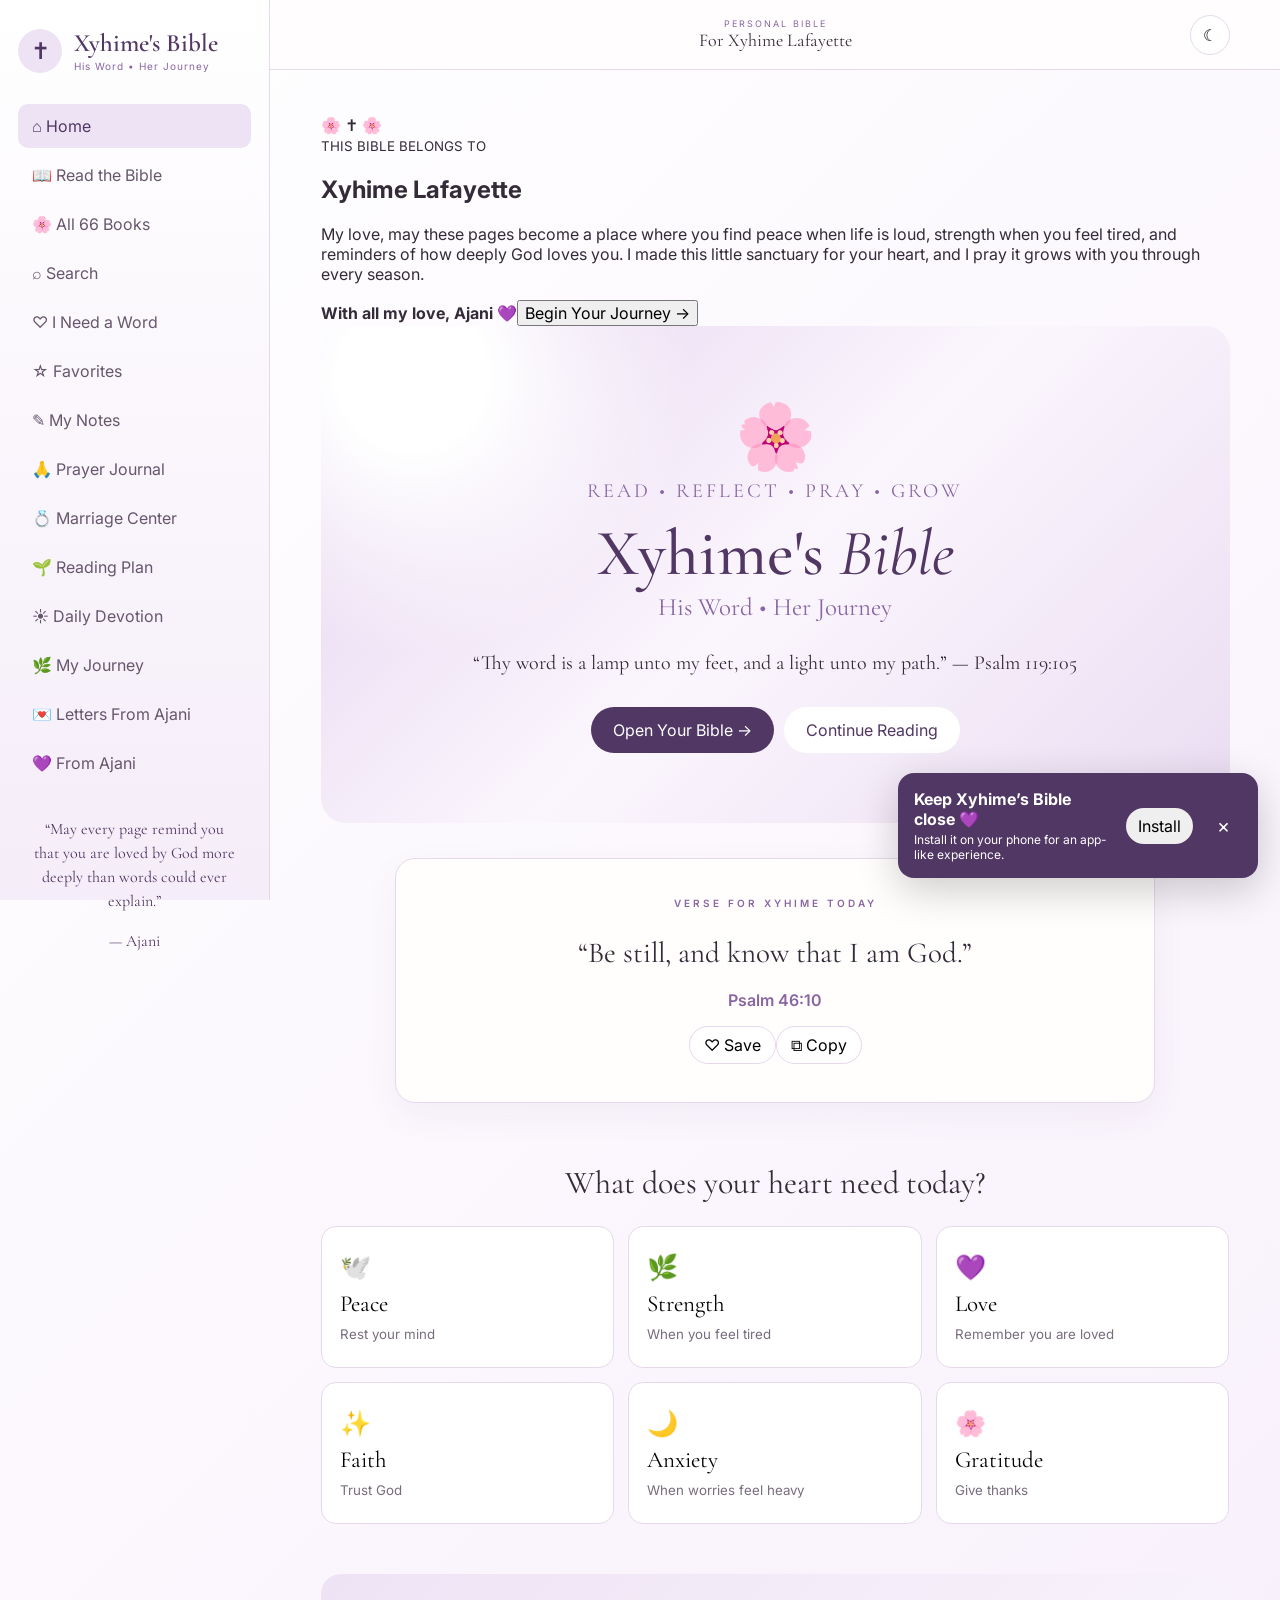
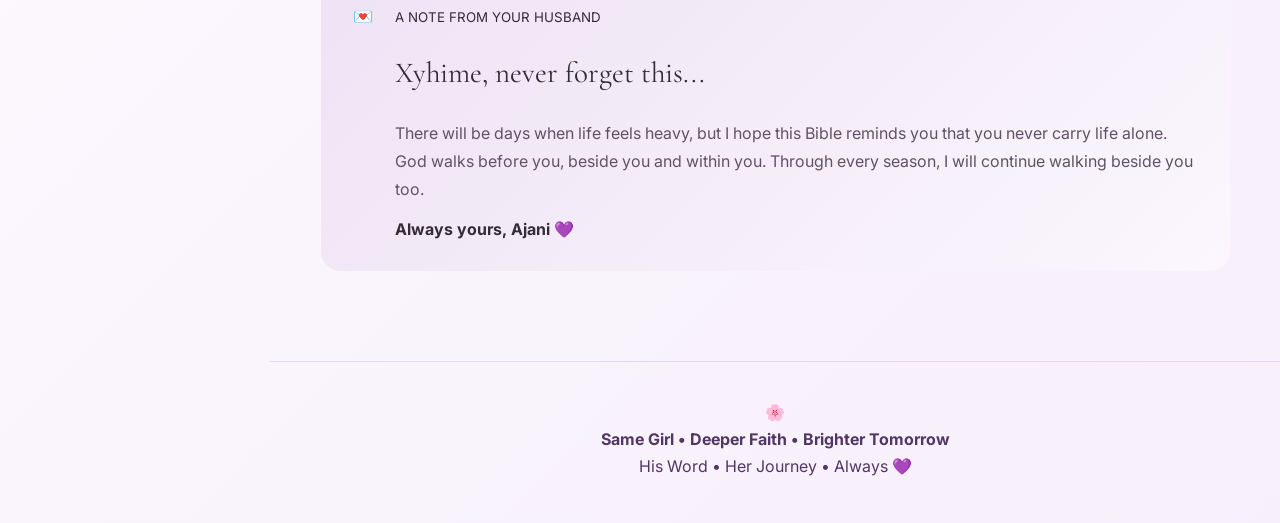
==== commit 697bd596: "Add V4 dedication devotion journey and letters" ====
--- a/index.html
+++ b/index.html
@@ -16,11 +16,11 @@
 <button class="nav-item" data-page="prayer">🙏 Prayer Journal</button>
 <button class="nav-item" data-page="marriage">💍 Marriage Center</button>
 <button class="nav-item" data-page="plan">🌱 Reading Plan</button>
-<button class="nav-item" data-page="ajani">💜 From Ajani</button></nav>
+<button class="nav-item" data-page="devotion">☀️ Daily Devotion</button><button class="nav-item" data-page="progress">🌿 My Journey</button><button class="nav-item" data-page="letters">💌 Letters From Ajani</button><button class="nav-item" data-page="ajani">💜 From Ajani</button></nav>
 <div class="sidebar-message"><p>“May every page remind you that you are loved by God more deeply than words could ever explain.”</p><span>— Ajani</span></div></aside>
 <main><header><button id="menuButton">☰</button><div class="header-title"><small>PERSONAL BIBLE</small><strong>For Xyhime Lafayette</strong></div><button id="themeButton">☾</button></header>
 
-<section class="page active" id="home"><div class="hero"><div class="floral">🌸</div><p class="eyebrow">READ • REFLECT • PRAY • GROW</p><h2>Xyhime's <em>Bible</em></h2><h3>His Word • Her Journey</h3><p>“Thy word is a lamp unto my feet, and a light unto my path.” — Psalm 119:105</p><div class="hero-actions"><button onclick="openBible()">Open Your Bible →</button><button class="secondary" onclick="continueReading()">Continue Reading</button></div></div>
+<section class="page active" id="home"><div id="dedication" class="dedication"><div class="dedication-card"><div class="dedication-flower">🌸 ✝ 🌸</div><small>THIS BIBLE BELONGS TO</small><h2>Xyhime Lafayette</h2><p>My love, may these pages become a place where you find peace when life is loud, strength when you feel tired, and reminders of how deeply God loves you. I made this little sanctuary for your heart, and I pray it grows with you through every season.</p><strong>With all my love, Ajani 💜</strong><button onclick="enterBible()">Begin Your Journey →</button></div></div><div class="hero"><div class="floral">🌸</div><p class="eyebrow">READ • REFLECT • PRAY • GROW</p><h2>Xyhime's <em>Bible</em></h2><h3>His Word • Her Journey</h3><p>“Thy word is a lamp unto my feet, and a light unto my path.” — Psalm 119:105</p><div class="hero-actions"><button onclick="openBible()">Open Your Bible →</button><button class="secondary" onclick="continueReading()">Continue Reading</button></div></div>
 <div class="daily-card"><div class="card-label">VERSE FOR XYHIME TODAY</div><blockquote id="dailyVerse"></blockquote><p id="dailyReference"></p><div class="verse-actions"><button onclick="favoriteDailyVerse()">♡ Save</button><button onclick="copyDailyVerse()">⧉ Copy</button></div></div>
 <h3 class="section-heading">What does your heart need today?</h3><div class="emotion-grid">
 <button onclick="openEmotion('peace')"><span>🕊️</span><strong>Peace</strong><small>Rest your mind</small></button><button onclick="openEmotion('strength')"><span>🌿</span><strong>Strength</strong><small>When you feel tired</small></button><button onclick="openEmotion('love')"><span>💜</span><strong>Love</strong><small>Remember you are loved</small></button><button onclick="openEmotion('faith')"><span>✨</span><strong>Faith</strong><small>Trust God</small></button><button onclick="openEmotion('anxiety')"><span>🌙</span><strong>Anxiety</strong><small>When worries feel heavy</small></button><button onclick="openEmotion('gratitude')"><span>🌸</span><strong>Gratitude</strong><small>Give thanks</small></button></div>
@@ -39,6 +39,6 @@
 <section class="page" id="prayer"><div class="page-title"><small>PRIVATE JOURNAL</small><h2>Prayer Journal</h2><p>A quiet place for your conversations with God. Mark prayers answered as your testimony grows.</p></div><div class="journal"><input id="prayerTitle" placeholder="Prayer title"><textarea id="prayerText" placeholder="Dear God..."></textarea><button onclick="savePrayer()">Save Prayer</button></div><div id="prayerList"></div></section>
 <section class="page" id="marriage"><div class="page-title"><small>FAITH • LOVE • COVENANT</small><h2>Marriage Center</h2><p>Scriptures and prayers for Ajani & Xyhime.</p></div><div class="feature-grid"><div class="feature-card"><span>💜</span><h3>Love with patience</h3><p>“Charity suffereth long, and is kind...”</p><strong>1 Corinthians 13:4</strong></div><div class="feature-card"><span>🤝</span><h3>Walk together</h3><p>“Two are better than one; because they have a good reward for their labour.”</p><strong>Ecclesiastes 4:9</strong></div><div class="feature-card"><span>🙏</span><h3>Pray together</h3><p>Write a prayer for your marriage and keep it in your private journal.</p><button onclick="showPage('prayer')">Open Prayer Journal</button></div></div><div class="daily-card"><div class="card-label">A PRAYER FOR YOUR MARRIAGE</div><blockquote>Lord, keep our hearts patient, our words gentle, our love faithful, and our home centered on You. Help us choose grace, understanding, forgiveness and unity through every season. Amen.</blockquote></div></section>
 <section class="page" id="plan"><div class="page-title"><small>GROW DAY BY DAY</small><h2>7-Day Faith Journey</h2><p>Read one passage each day and mark it complete.</p></div><div id="readingPlan" class="plan-list"></div><button class="reset-plan" onclick="resetPlan()">Reset Plan</button></section>
-<section class="page" id="ajani"><div class="ajani-page"><div class="heart">💜</div><small>FROM YOUR HUSBAND</small><h2>For Xyhime</h2><p>My love, I wanted this to be more than a Bible sitting on a screen. I wanted it to be somewhere you could come when you need peace, strength, encouragement, or simply a quiet moment with God.</p><p>I pray every verse reminds you of God's purpose for your life and how precious you are.</p><div class="signature"><span>Made with love for</span><strong>Xyhime Lafayette</strong><span>by your husband, Ajani.</span></div><div class="special-scripture"><small>A VERSE I CHOSE FOR YOU</small><blockquote>“Strength and honour are her clothing; and she shall rejoice in time to come.”</blockquote><strong>Proverbs 31:25</strong></div></div></section>
+<section class="page" id="devotion"><div class="page-title"><small>MORNING • EVENING</small><h2>Daily Devotion</h2><p>A quiet moment with God, made for Xyhime.</p></div><div class="devotion-toggle"><button onclick="renderDevotion('morning')">☀️ Morning</button><button onclick="renderDevotion('evening')">🌙 Evening</button></div><div id="devotionCard"></div></section><section class="page" id="progress"><div class="page-title"><small>HER JOURNEY THROUGH SCRIPTURE</small><h2>My Bible Journey</h2><p>Every chapter read becomes part of your growing garden.</p></div><div id="progressSummary"></div><div id="bookProgress" class="progress-grid"></div></section><section class="page" id="letters"><div class="page-title"><small>WORDS FROM YOUR HUSBAND</small><h2>Letters From Ajani</h2><p>Private little reminders of love, faith and encouragement.</p></div><div class="journal"><input id="letterTitle" placeholder="Letter title"><textarea id="letterText" placeholder="Xyhime, I want you to remember..."></textarea><button onclick="saveLetter()">Save Letter</button></div><div id="lettersList"></div></section><section class="page" id="ajani"><div class="ajani-page"><div class="heart">💜</div><small>FROM YOUR HUSBAND</small><h2>For Xyhime</h2><p>My love, I wanted this to be more than a Bible sitting on a screen. I wanted it to be somewhere you could come when you need peace, strength, encouragement, or simply a quiet moment with God.</p><p>I pray every verse reminds you of God's purpose for your life and how precious you are.</p><div class="signature"><span>Made with love for</span><strong>Xyhime Lafayette</strong><span>by your husband, Ajani.</span></div><div class="special-scripture"><small>A VERSE I CHOSE FOR YOU</small><blockquote>“Strength and honour are her clothing; and she shall rejoice in time to come.”</blockquote><strong>Proverbs 31:25</strong></div></div></section>
 <div id="installBanner" class="install-banner" hidden><div><strong>Keep Xyhime’s Bible close 💜</strong><span>Install it on your phone for an app-like experience.</span></div><button id="installButton">Install</button><button id="dismissInstall">×</button></div><footer>🌸 <strong>Same Girl • Deeper Faith • Brighter Tomorrow</strong><span>His Word • Her Journey • Always 💜</span></footer>
 </main></div><script src="script.js"></script></body></html>
--- a/style.css
+++ b/style.css
@@ -1 +1,2 @@
-:root{--purple:#8966a3;--deep:#513764;--lav:#eee3f5;--pale:#fbf7fd;--paper:#fffefd;--text:#342b39;--muted:#786c7e;--border:#e5d9eb}*{box-sizing:border-box}body{margin:0;background:linear-gradient(135deg,#fff,#f7effb);color:var(--text);font-family:Inter,sans-serif}button,select,input,textarea{font:inherit}button{cursor:pointer}.app{min-height:100vh}.sidebar{width:270px;position:fixed;inset:0 auto 0 0;padding:28px 18px;background:linear-gradient(180deg,#fff,#f5edf9);border-right:1px solid var(--border);display:flex;flex-direction:column;z-index:20}.brand{display:flex;gap:12px;align-items:center;margin-bottom:30px}.cross{width:44px;height:44px;border-radius:50%;display:grid;place-items:center;background:var(--lav);color:var(--deep);font-size:23px}.brand h1{font:600 25px "Cormorant Garamond";margin:0;color:var(--deep)}.brand p{margin:2px 0;font-size:10px;color:var(--purple);letter-spacing:1px}nav{display:grid;gap:5px}.nav-item{border:0;background:transparent;color:#66576d;text-align:left;padding:12px 14px;border-radius:10px}.nav-item:hover,.nav-item.active{background:var(--lav);color:var(--deep)}.sidebar-message{margin-top:auto;padding:16px;text-align:center;color:var(--deep);font:16px/1.5 "Cormorant Garamond"}main{margin-left:270px;min-height:100vh}header{height:70px;display:flex;align-items:center;justify-content:space-between;padding:0 5%;position:sticky;top:0;background:#fffdfde8;backdrop-filter:blur(12px);border-bottom:1px solid var(--border);z-index:10}header button{border:1px solid var(--border);background:white;border-radius:50%;width:40px;height:40px}#menuButton{visibility:hidden}.header-title{text-align:center}.header-title small{display:block;color:var(--purple);font-size:9px;letter-spacing:2px}.header-title strong{font:18px "Cormorant Garamond"}.page{display:none;max-width:1150px;margin:auto;padding:45px 5% 90px}.page.active{display:block}.hero{text-align:center;padding:70px 30px;border-radius:25px;background:radial-gradient(circle at 10% 10%,#fff 0 8%,transparent 30%),linear-gradient(135deg,#e4d2ef,#fbf6fd,#eadcf2);position:relative;overflow:hidden}.floral{font-size:65px}.eyebrow,.page-title small,.card-label{color:var(--purple);font-size:10px;letter-spacing:3px;font-weight:600}.hero h2{font:500 65px/1 "Cormorant Garamond";margin:14px 0 0;color:var(--deep)}.hero h2 em{font-weight:400}.hero h3{font:25px "Cormorant Garamond";color:var(--purple);margin:6px 0 25px}.hero p{font:20px/1.6 "Cormorant Garamond";max-width:650px;margin:0 auto}.hero-actions{margin-top:28px;display:flex;justify-content:center;gap:10px}.hero button,.journal button,.reader-controls button,.search-box button{border:0;background:var(--deep);color:#fff;padding:13px 22px;border-radius:30px}.hero button.secondary{background:#fff;color:var(--deep)}.daily-card{max-width:760px;margin:35px auto 0;background:var(--paper);border:1px solid var(--border);border-radius:20px;padding:38px;text-align:center;box-shadow:0 12px 35px #4d2e5c0d}.daily-card blockquote{font:29px/1.5 "Cormorant Garamond";margin:22px 0 12px}.daily-card>p{color:var(--purple);font-weight:600}.verse-actions button{border:1px solid var(--border);background:white;padding:8px 14px;border-radius:30px}.section-heading{text-align:center;font:32px "Cormorant Garamond";margin:60px 0 24px}.emotion-grid{display:grid;grid-template-columns:repeat(3,1fr);gap:14px}.emotion-grid button,.emotion-large button{background:#fff;border:1px solid var(--border);padding:25px 18px;border-radius:15px;text-align:left}.emotion-grid span,.emotion-grid strong,.emotion-grid small{display:block}.emotion-grid span{font-size:25px}.emotion-grid strong{font:23px "Cormorant Garamond";margin:8px 0}.emotion-grid small{color:var(--muted)}.love-note{margin-top:50px;padding:32px;border-radius:20px;background:linear-gradient(135deg,#eee3f5,#fbf7fd);display:flex;gap:22px}.love-note h3{font:29px "Cormorant Garamond"}.love-note p{line-height:1.75;color:#5f5365}.page-title{text-align:center;margin:20px 0 38px}.page-title h2{font:46px "Cormorant Garamond";margin:8px}.page-title p{color:var(--muted)}.reader-controls{display:flex;justify-content:center;gap:10px;margin-bottom:25px}.reader-controls select{padding:12px 18px;border:1px solid var(--border);border-radius:10px;background:#fff}.scripture-reader{max-width:850px;margin:auto;background:var(--paper);border:1px solid var(--border);border-radius:20px;padding:42px}.reader-header{display:flex;align-items:center;justify-content:space-between;text-align:center;border-bottom:1px solid var(--border);padding-bottom:18px}.reader-header h2{font:38px "Cormorant Garamond";margin:5px}.reader-header button{border:1px solid var(--border);background:#fff;width:42px;height:42px;border-radius:50%}.verse{font:22px/1.85 "Cormorant Garamond";margin:8px 0;padding:5px;border-radius:7px}.verse:hover{background:var(--pale)}.verse-number{font:700 10px Inter;color:var(--purple);vertical-align:super;margin-right:6px}.save-verse{border:0;background:transparent;color:var(--purple);margin-left:8px}.books-grid{display:grid;grid-template-columns:repeat(5,1fr);gap:10px}.testament-title{font:32px "Cormorant Garamond";color:var(--deep);margin-top:45px}.book-button{padding:15px 8px;border:1px solid var(--border);background:#fff;border-radius:11px;color:var(--deep)}.book-button:hover{background:var(--lav)}.search-box{max-width:750px;margin:auto;display:flex;gap:10px}.search-box input{flex:1;padding:15px 20px;border:1px solid var(--border);border-radius:30px}.saved-card,.result-card{max-width:750px;margin:15px auto;padding:22px;background:#fff;border:1px solid var(--border);border-radius:14px}.emotion-large{display:grid;grid-template-columns:repeat(2,1fr);gap:12px;max-width:720px;margin:auto}#encouragementResult{max-width:720px;margin:30px auto}.journal{max-width:720px;margin:auto;display:grid;gap:14px}.journal input,.journal textarea{padding:15px;border:1px solid var(--border);border-radius:12px}.journal textarea{min-height:200px}.ajani-page{max-width:720px;margin:auto;text-align:center}.heart{font-size:50px}.ajani-page h2{font:55px "Cormorant Garamond"}.ajani-page>p{font:22px/1.8 "Cormorant Garamond"}.signature{margin:40px 0;display:grid}.signature strong{font:35px "Cormorant Garamond";color:var(--deep)}.special-scripture{padding:30px;background:var(--lav);border-radius:20px}.special-scripture blockquote{font:27px/1.5 "Cormorant Garamond"}footer{text-align:center;padding:40px;border-top:1px solid var(--border);color:var(--deep)}footer strong,footer span{display:block;margin:7px}.loading{text-align:center;color:var(--muted)}body.dark{--paper:#211b25;--text:#f6eff8;--muted:#c0b3c5;--border:#3b3040;--pale:#2c2331;--lav:#302538;background:#17131a}body.dark header,body.dark .sidebar,body.dark .daily-card,body.dark .scripture-reader,body.dark .book-button,body.dark .emotion-grid button,body.dark .emotion-large button,body.dark .saved-card,body.dark input,body.dark textarea,body.dark select{background:#211b25;color:#fff}@media(max-width:900px){.sidebar{transform:translateX(-100%);transition:.3s}.sidebar.open{transform:translateX(0)}main{margin-left:0}#menuButton{visibility:visible}.books-grid{grid-template-columns:repeat(3,1fr)}.emotion-grid{grid-template-columns:repeat(2,1fr)}}@media(max-width:550px){.page{padding-left:18px;padding-right:18px}.hero h2{font-size:48px}.hero-actions,.reader-controls,.search-box{flex-direction:column}.emotion-grid,.emotion-large{grid-template-columns:1fr}.books-grid{grid-template-columns:repeat(2,1fr)}.scripture-reader{padding:25px 20px}.love-note{flex-direction:column}}+:root{--purple:#8966a3;--deep:#513764;--lav:#eee3f5;--pale:#fbf7fd;--paper:#fffefd;--text:#342b39;--muted:#786c7e;--border:#e5d9eb}*{box-sizing:border-box}body{margin:0;background:linear-gradient(135deg,#fff,#f7effb);color:var(--text);font-family:Inter,sans-serif}button,select,input,textarea{font:inherit}button{cursor:pointer}.app{min-height:100vh}.sidebar{width:270px;position:fixed;inset:0 auto 0 0;padding:28px 18px;background:linear-gradient(180deg,#fff,#f5edf9);border-right:1px solid var(--border);display:flex;flex-direction:column;z-index:20}.brand{display:flex;gap:12px;align-items:center;margin-bottom:30px}.cross{width:44px;height:44px;border-radius:50%;display:grid;place-items:center;background:var(--lav);color:var(--deep);font-size:23px}.brand h1{font:600 25px "Cormorant Garamond";margin:0;color:var(--deep)}.brand p{margin:2px 0;font-size:10px;color:var(--purple);letter-spacing:1px}nav{display:grid;gap:5px}.nav-item{border:0;background:transparent;color:#66576d;text-align:left;padding:12px 14px;border-radius:10px}.nav-item:hover,.nav-item.active{background:var(--lav);color:var(--deep)}.sidebar-message{margin-top:auto;padding:16px;text-align:center;color:var(--deep);font:16px/1.5 "Cormorant Garamond"}main{margin-left:270px;min-height:100vh}header{height:70px;display:flex;align-items:center;justify-content:space-between;padding:0 5%;position:sticky;top:0;background:#fffdfde8;backdrop-filter:blur(12px);border-bottom:1px solid var(--border);z-index:10}header button{border:1px solid var(--border);background:white;border-radius:50%;width:40px;height:40px}#menuButton{visibility:hidden}.header-title{text-align:center}.header-title small{display:block;color:var(--purple);font-size:9px;letter-spacing:2px}.header-title strong{font:18px "Cormorant Garamond"}.page{display:none;max-width:1150px;margin:auto;padding:45px 5% 90px}.page.active{display:block}.hero{text-align:center;padding:70px 30px;border-radius:25px;background:radial-gradient(circle at 10% 10%,#fff 0 8%,transparent 30%),linear-gradient(135deg,#e4d2ef,#fbf6fd,#eadcf2);position:relative;overflow:hidden}.floral{font-size:65px}.eyebrow,.page-title small,.card-label{color:var(--purple);font-size:10px;letter-spacing:3px;font-weight:600}.hero h2{font:500 65px/1 "Cormorant Garamond";margin:14px 0 0;color:var(--deep)}.hero h2 em{font-weight:400}.hero h3{font:25px "Cormorant Garamond";color:var(--purple);margin:6px 0 25px}.hero p{font:20px/1.6 "Cormorant Garamond";max-width:650px;margin:0 auto}.hero-actions{margin-top:28px;display:flex;justify-content:center;gap:10px}.hero button,.journal button,.reader-controls button,.search-box button{border:0;background:var(--deep);color:#fff;padding:13px 22px;border-radius:30px}.hero button.secondary{background:#fff;color:var(--deep)}.daily-card{max-width:760px;margin:35px auto 0;background:var(--paper);border:1px solid var(--border);border-radius:20px;padding:38px;text-align:center;box-shadow:0 12px 35px #4d2e5c0d}.daily-card blockquote{font:29px/1.5 "Cormorant Garamond";margin:22px 0 12px}.daily-card>p{color:var(--purple);font-weight:600}.verse-actions button{border:1px solid var(--border);background:white;padding:8px 14px;border-radius:30px}.section-heading{text-align:center;font:32px "Cormorant Garamond";margin:60px 0 24px}.emotion-grid{display:grid;grid-template-columns:repeat(3,1fr);gap:14px}.emotion-grid button,.emotion-large button{background:#fff;border:1px solid var(--border);padding:25px 18px;border-radius:15px;text-align:left}.emotion-grid span,.emotion-grid strong,.emotion-grid small{display:block}.emotion-grid span{font-size:25px}.emotion-grid strong{font:23px "Cormorant Garamond";margin:8px 0}.emotion-grid small{color:var(--muted)}.love-note{margin-top:50px;padding:32px;border-radius:20px;background:linear-gradient(135deg,#eee3f5,#fbf7fd);display:flex;gap:22px}.love-note h3{font:29px "Cormorant Garamond"}.love-note p{line-height:1.75;color:#5f5365}.page-title{text-align:center;margin:20px 0 38px}.page-title h2{font:46px "Cormorant Garamond";margin:8px}.page-title p{color:var(--muted)}.reader-controls{display:flex;justify-content:center;gap:10px;margin-bottom:25px}.reader-controls select{padding:12px 18px;border:1px solid var(--border);border-radius:10px;background:#fff}.scripture-reader{max-width:850px;margin:auto;background:var(--paper);border:1px solid var(--border);border-radius:20px;padding:42px}.reader-header{display:flex;align-items:center;justify-content:space-between;text-align:center;border-bottom:1px solid var(--border);padding-bottom:18px}.reader-header h2{font:38px "Cormorant Garamond";margin:5px}.reader-header button{border:1px solid var(--border);background:#fff;width:42px;height:42px;border-radius:50%}.verse{font:22px/1.85 "Cormorant Garamond";margin:8px 0;padding:5px;border-radius:7px}.verse:hover{background:var(--pale)}.verse-number{font:700 10px Inter;color:var(--purple);vertical-align:super;margin-right:6px}.save-verse{border:0;background:transparent;color:var(--purple);margin-left:8px}.books-grid{display:grid;grid-template-columns:repeat(5,1fr);gap:10px}.testament-title{font:32px "Cormorant Garamond";color:var(--deep);margin-top:45px}.book-button{padding:15px 8px;border:1px solid var(--border);background:#fff;border-radius:11px;color:var(--deep)}.book-button:hover{background:var(--lav)}.search-box{max-width:750px;margin:auto;display:flex;gap:10px}.search-box input{flex:1;padding:15px 20px;border:1px solid var(--border);border-radius:30px}.saved-card,.result-card{max-width:750px;margin:15px auto;padding:22px;background:#fff;border:1px solid var(--border);border-radius:14px}.emotion-large{display:grid;grid-template-columns:repeat(2,1fr);gap:12px;max-width:720px;margin:auto}#encouragementResult{max-width:720px;margin:30px auto}.journal{max-width:720px;margin:auto;display:grid;gap:14px}.journal input,.journal textarea{padding:15px;border:1px solid var(--border);border-radius:12px}.journal textarea{min-height:200px}.ajani-page{max-width:720px;margin:auto;text-align:center}.heart{font-size:50px}.ajani-page h2{font:55px "Cormorant Garamond"}.ajani-page>p{font:22px/1.8 "Cormorant Garamond"}.signature{margin:40px 0;display:grid}.signature strong{font:35px "Cormorant Garamond";color:var(--deep)}.special-scripture{padding:30px;background:var(--lav);border-radius:20px}.special-scripture blockquote{font:27px/1.5 "Cormorant Garamond"}footer{text-align:center;padding:40px;border-top:1px solid var(--border);color:var(--deep)}footer strong,footer span{display:block;margin:7px}.loading{text-align:center;color:var(--muted)}body.dark{--paper:#211b25;--text:#f6eff8;--muted:#c0b3c5;--border:#3b3040;--pale:#2c2331;--lav:#302538;background:#17131a}body.dark header,body.dark .sidebar,body.dark .daily-card,body.dark .scripture-reader,body.dark .book-button,body.dark .emotion-grid button,body.dark .emotion-large button,body.dark .saved-card,body.dark input,body.dark textarea,body.dark select{background:#211b25;color:#fff}@media(max-width:900px){.sidebar{transform:translateX(-100%);transition:.3s}.sidebar.open{transform:translateX(0)}main{margin-left:0}#menuButton{visibility:visible}.books-grid{grid-template-columns:repeat(3,1fr)}.emotion-grid{grid-template-columns:repeat(2,1fr)}}@media(max-width:550px){.page{padding-left:18px;padding-right:18px}.hero h2{font-size:48px}.hero-actions,.reader-controls,.search-box{flex-direction:column}.emotion-grid,.emotion-large{grid-template-columns:1fr}.books-grid{grid-template-columns:repeat(2,1fr)}.scripture-reader{padding:25px 20px}.love-note{flex-direction:column}}
+.feature-grid{display:grid;grid-template-columns:repeat(3,1fr);gap:15px}.feature-card{background:var(--paper);border:1px solid var(--border);border-radius:18px;padding:28px;text-align:center}.feature-card span{font-size:32px}.feature-card h3{font:27px "Cormorant Garamond";color:var(--deep)}.feature-card p{line-height:1.65}.feature-card button,.reset-plan,.card-actions button{border:1px solid var(--border);background:var(--lav);color:var(--deep);padding:9px 14px;border-radius:22px}.plan-list{max-width:760px;margin:auto;display:grid;gap:12px}.plan-day{display:flex;align-items:center;gap:16px;padding:20px;background:var(--paper);border:1px solid var(--border);border-radius:15px}.plan-day.done{opacity:.65}.plan-day.done h3{text-decoration:line-through}.plan-check{width:28px;height:28px;accent-color:var(--purple)}.plan-copy h3{font:24px "Cormorant Garamond";margin:0 0 5px}.plan-copy p{margin:0;color:var(--muted)}.reset-plan{display:block;margin:25px auto}.verse-tools{display:inline-flex;gap:3px;margin-left:8px}.verse-tools button{border:0;background:transparent;color:var(--purple);padding:3px}.verse.highlighted{background:#f4e5a8}.verse-note{display:block;font:14px/1.5 Inter;color:var(--muted);padding:7px 12px;margin:4px 0 8px;border-left:3px solid var(--purple)}.search-status{text-align:center;color:var(--muted);margin:18px}.install-banner{position:fixed;right:22px;bottom:22px;z-index:40;max-width:360px;background:var(--deep);color:white;padding:16px;border-radius:16px;box-shadow:0 12px 40px #0003;display:flex;align-items:center;gap:12px}.install-banner span{display:block;font-size:12px;margin-top:3px}.install-banner button{border:0;border-radius:20px;padding:8px 12px}.install-banner #dismissInstall{background:transparent;color:white;font-size:20px}.answered{border-left:4px solid var(--purple)}.answered-badge{font-size:11px;color:var(--purple);font-weight:700}.card-actions{display:flex;gap:8px;margin-top:12px}@media(max-width:800px){.feature-grid{grid-template-columns:1fr}.install-banner{left:16px;right:16px;bottom:16px;max-width:none}}body.dark .feature-card,body.dark .plan-day{background:var(--paper)}body.dark .verse.highlighted{background:#594d25}
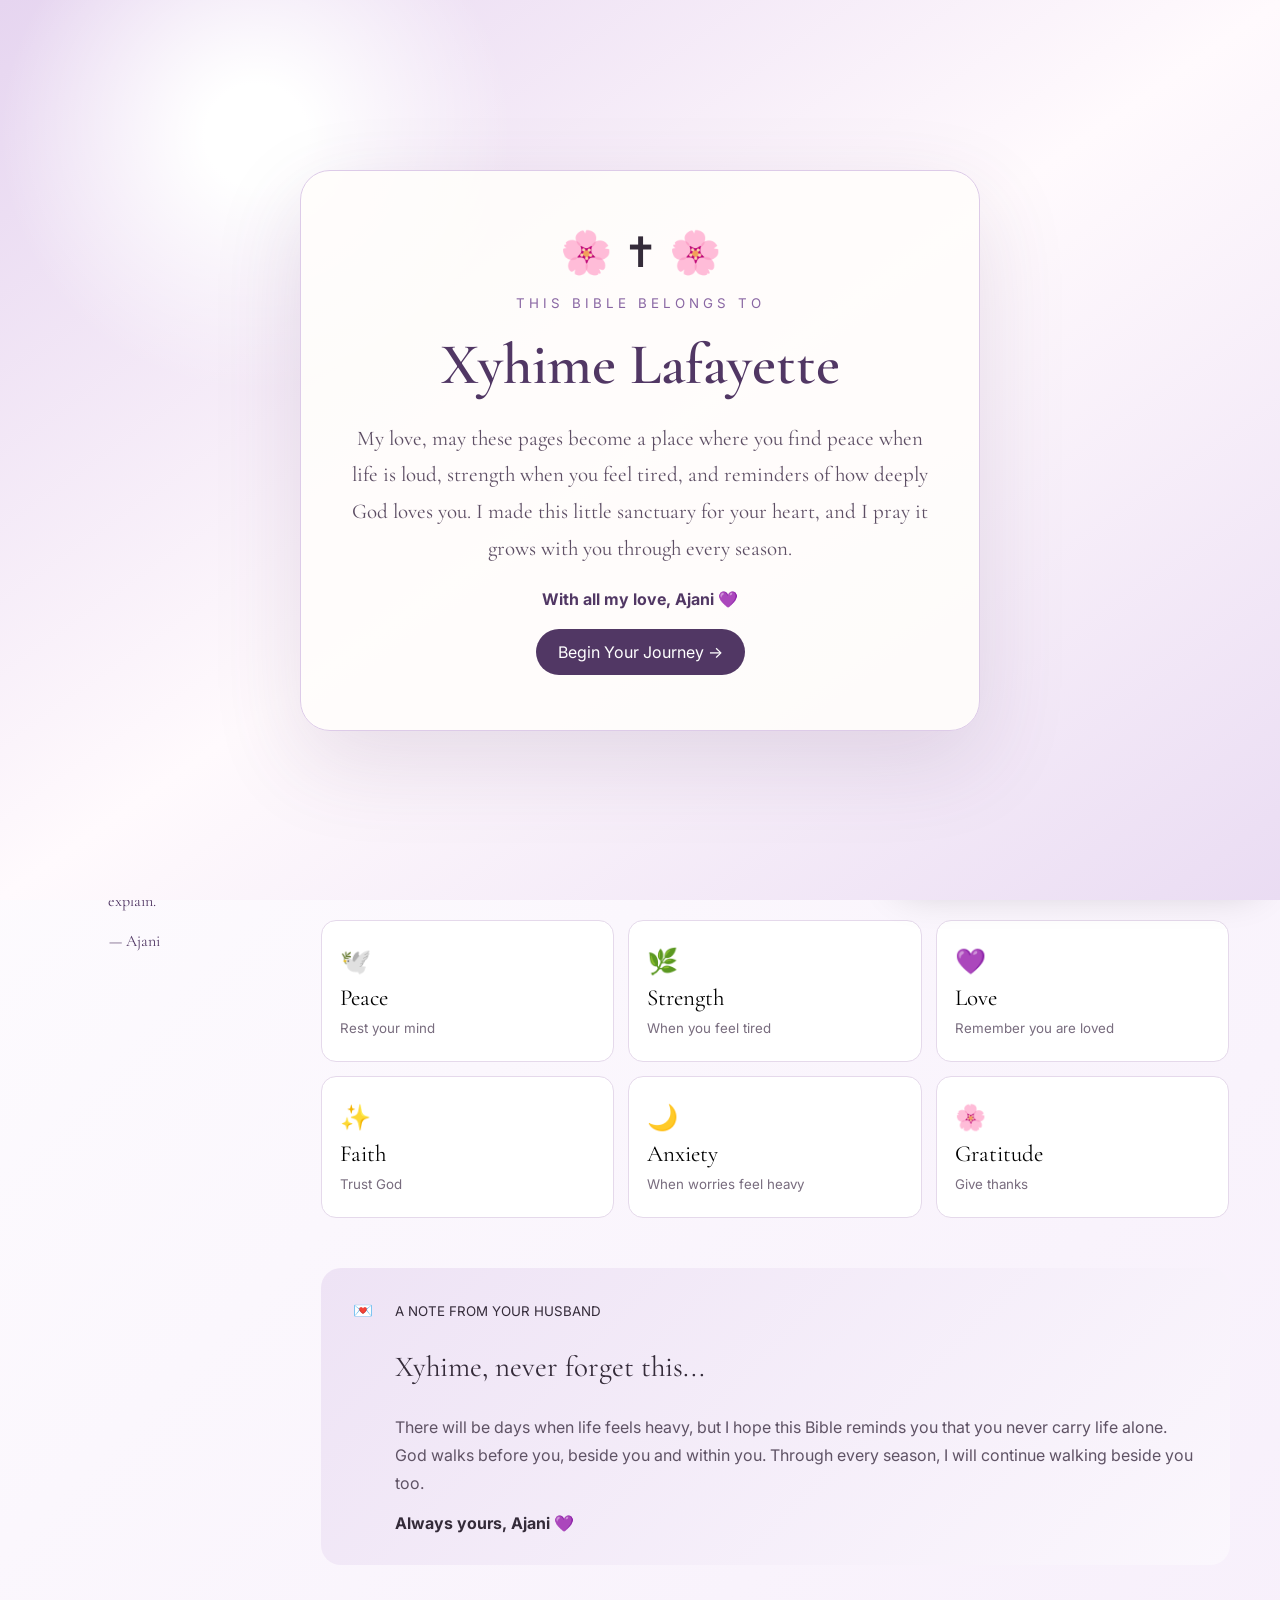
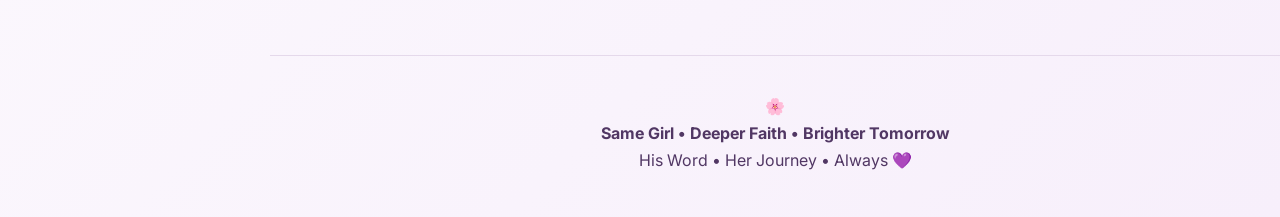
==== commit f377f2a9: "Deploy 100 verse devotion and interactive plan release" ====
--- a/index.html
+++ b/index.html
@@ -3,7 +3,7 @@
 <meta name="theme-color" content="#efe4f6"><meta name="description" content="A personal KJV Bible made with love for Xyhime Lafayette."><link rel="manifest" href="manifest.webmanifest"><link rel="icon" href="icon.svg" type="image/svg+xml"><title>Xyhime's Bible | His Word • Her Journey</title>
 <link rel="preconnect" href="https://fonts.googleapis.com"><link rel="preconnect" href="https://fonts.gstatic.com" crossorigin>
 <link href="https://fonts.googleapis.com/css2?family=Cormorant+Garamond:wght@400;500;600;700&family=Inter:wght@300;400;500;600&display=swap" rel="stylesheet">
-<link rel="stylesheet" href="style.css"></head><body>
+<link rel="stylesheet" href="style.css?v=100x2"></head><body>
 <div class="app"><aside class="sidebar" id="sidebar"><div class="brand"><div class="cross">✝</div><div><h1>Xyhime's Bible</h1><p>His Word • Her Journey</p></div></div>
 <nav>
 <button class="nav-item active" data-page="home">⌂ Home</button>
@@ -41,4 +41,4 @@
 <section class="page" id="plan"><div class="page-title"><small>GROW DAY BY DAY</small><h2>7-Day Faith Journey</h2><p>Read one passage each day and mark it complete.</p></div><div id="readingPlan" class="plan-list"></div><button class="reset-plan" onclick="resetPlan()">Reset Plan</button></section>
 <section class="page" id="devotion"><div class="page-title"><small>MORNING • EVENING</small><h2>Daily Devotion</h2><p>A quiet moment with God, made for Xyhime.</p></div><div class="devotion-toggle"><button onclick="renderDevotion('morning')">☀️ Morning</button><button onclick="renderDevotion('evening')">🌙 Evening</button></div><div id="devotionCard"></div></section><section class="page" id="progress"><div class="page-title"><small>HER JOURNEY THROUGH SCRIPTURE</small><h2>My Bible Journey</h2><p>Every chapter read becomes part of your growing garden.</p></div><div id="progressSummary"></div><div id="bookProgress" class="progress-grid"></div></section><section class="page" id="letters"><div class="page-title"><small>WORDS FROM YOUR HUSBAND</small><h2>Letters From Ajani</h2><p>Private little reminders of love, faith and encouragement.</p></div><div class="journal"><input id="letterTitle" placeholder="Letter title"><textarea id="letterText" placeholder="Xyhime, I want you to remember..."></textarea><button onclick="saveLetter()">Save Letter</button></div><div id="lettersList"></div></section><section class="page" id="ajani"><div class="ajani-page"><div class="heart">💜</div><small>FROM YOUR HUSBAND</small><h2>For Xyhime</h2><p>My love, I wanted this to be more than a Bible sitting on a screen. I wanted it to be somewhere you could come when you need peace, strength, encouragement, or simply a quiet moment with God.</p><p>I pray every verse reminds you of God's purpose for your life and how precious you are.</p><div class="signature"><span>Made with love for</span><strong>Xyhime Lafayette</strong><span>by your husband, Ajani.</span></div><div class="special-scripture"><small>A VERSE I CHOSE FOR YOU</small><blockquote>“Strength and honour are her clothing; and she shall rejoice in time to come.”</blockquote><strong>Proverbs 31:25</strong></div></div></section>
 <div id="installBanner" class="install-banner" hidden><div><strong>Keep Xyhime’s Bible close 💜</strong><span>Install it on your phone for an app-like experience.</span></div><button id="installButton">Install</button><button id="dismissInstall">×</button></div><footer>🌸 <strong>Same Girl • Deeper Faith • Brighter Tomorrow</strong><span>His Word • Her Journey • Always 💜</span></footer>
-</main></div><script src="script.js"></script></body></html>+</main></div><script src="script.js?v=100x2"></script></body></html>
--- a/style.css
+++ b/style.css
@@ -1,2 +1,6 @@
 :root{--purple:#8966a3;--deep:#513764;--lav:#eee3f5;--pale:#fbf7fd;--paper:#fffefd;--text:#342b39;--muted:#786c7e;--border:#e5d9eb}*{box-sizing:border-box}body{margin:0;background:linear-gradient(135deg,#fff,#f7effb);color:var(--text);font-family:Inter,sans-serif}button,select,input,textarea{font:inherit}button{cursor:pointer}.app{min-height:100vh}.sidebar{width:270px;position:fixed;inset:0 auto 0 0;padding:28px 18px;background:linear-gradient(180deg,#fff,#f5edf9);border-right:1px solid var(--border);display:flex;flex-direction:column;z-index:20}.brand{display:flex;gap:12px;align-items:center;margin-bottom:30px}.cross{width:44px;height:44px;border-radius:50%;display:grid;place-items:center;background:var(--lav);color:var(--deep);font-size:23px}.brand h1{font:600 25px "Cormorant Garamond";margin:0;color:var(--deep)}.brand p{margin:2px 0;font-size:10px;color:var(--purple);letter-spacing:1px}nav{display:grid;gap:5px}.nav-item{border:0;background:transparent;color:#66576d;text-align:left;padding:12px 14px;border-radius:10px}.nav-item:hover,.nav-item.active{background:var(--lav);color:var(--deep)}.sidebar-message{margin-top:auto;padding:16px;text-align:center;color:var(--deep);font:16px/1.5 "Cormorant Garamond"}main{margin-left:270px;min-height:100vh}header{height:70px;display:flex;align-items:center;justify-content:space-between;padding:0 5%;position:sticky;top:0;background:#fffdfde8;backdrop-filter:blur(12px);border-bottom:1px solid var(--border);z-index:10}header button{border:1px solid var(--border);background:white;border-radius:50%;width:40px;height:40px}#menuButton{visibility:hidden}.header-title{text-align:center}.header-title small{display:block;color:var(--purple);font-size:9px;letter-spacing:2px}.header-title strong{font:18px "Cormorant Garamond"}.page{display:none;max-width:1150px;margin:auto;padding:45px 5% 90px}.page.active{display:block}.hero{text-align:center;padding:70px 30px;border-radius:25px;background:radial-gradient(circle at 10% 10%,#fff 0 8%,transparent 30%),linear-gradient(135deg,#e4d2ef,#fbf6fd,#eadcf2);position:relative;overflow:hidden}.floral{font-size:65px}.eyebrow,.page-title small,.card-label{color:var(--purple);font-size:10px;letter-spacing:3px;font-weight:600}.hero h2{font:500 65px/1 "Cormorant Garamond";margin:14px 0 0;color:var(--deep)}.hero h2 em{font-weight:400}.hero h3{font:25px "Cormorant Garamond";color:var(--purple);margin:6px 0 25px}.hero p{font:20px/1.6 "Cormorant Garamond";max-width:650px;margin:0 auto}.hero-actions{margin-top:28px;display:flex;justify-content:center;gap:10px}.hero button,.journal button,.reader-controls button,.search-box button{border:0;background:var(--deep);color:#fff;padding:13px 22px;border-radius:30px}.hero button.secondary{background:#fff;color:var(--deep)}.daily-card{max-width:760px;margin:35px auto 0;background:var(--paper);border:1px solid var(--border);border-radius:20px;padding:38px;text-align:center;box-shadow:0 12px 35px #4d2e5c0d}.daily-card blockquote{font:29px/1.5 "Cormorant Garamond";margin:22px 0 12px}.daily-card>p{color:var(--purple);font-weight:600}.verse-actions button{border:1px solid var(--border);background:white;padding:8px 14px;border-radius:30px}.section-heading{text-align:center;font:32px "Cormorant Garamond";margin:60px 0 24px}.emotion-grid{display:grid;grid-template-columns:repeat(3,1fr);gap:14px}.emotion-grid button,.emotion-large button{background:#fff;border:1px solid var(--border);padding:25px 18px;border-radius:15px;text-align:left}.emotion-grid span,.emotion-grid strong,.emotion-grid small{display:block}.emotion-grid span{font-size:25px}.emotion-grid strong{font:23px "Cormorant Garamond";margin:8px 0}.emotion-grid small{color:var(--muted)}.love-note{margin-top:50px;padding:32px;border-radius:20px;background:linear-gradient(135deg,#eee3f5,#fbf7fd);display:flex;gap:22px}.love-note h3{font:29px "Cormorant Garamond"}.love-note p{line-height:1.75;color:#5f5365}.page-title{text-align:center;margin:20px 0 38px}.page-title h2{font:46px "Cormorant Garamond";margin:8px}.page-title p{color:var(--muted)}.reader-controls{display:flex;justify-content:center;gap:10px;margin-bottom:25px}.reader-controls select{padding:12px 18px;border:1px solid var(--border);border-radius:10px;background:#fff}.scripture-reader{max-width:850px;margin:auto;background:var(--paper);border:1px solid var(--border);border-radius:20px;padding:42px}.reader-header{display:flex;align-items:center;justify-content:space-between;text-align:center;border-bottom:1px solid var(--border);padding-bottom:18px}.reader-header h2{font:38px "Cormorant Garamond";margin:5px}.reader-header button{border:1px solid var(--border);background:#fff;width:42px;height:42px;border-radius:50%}.verse{font:22px/1.85 "Cormorant Garamond";margin:8px 0;padding:5px;border-radius:7px}.verse:hover{background:var(--pale)}.verse-number{font:700 10px Inter;color:var(--purple);vertical-align:super;margin-right:6px}.save-verse{border:0;background:transparent;color:var(--purple);margin-left:8px}.books-grid{display:grid;grid-template-columns:repeat(5,1fr);gap:10px}.testament-title{font:32px "Cormorant Garamond";color:var(--deep);margin-top:45px}.book-button{padding:15px 8px;border:1px solid var(--border);background:#fff;border-radius:11px;color:var(--deep)}.book-button:hover{background:var(--lav)}.search-box{max-width:750px;margin:auto;display:flex;gap:10px}.search-box input{flex:1;padding:15px 20px;border:1px solid var(--border);border-radius:30px}.saved-card,.result-card{max-width:750px;margin:15px auto;padding:22px;background:#fff;border:1px solid var(--border);border-radius:14px}.emotion-large{display:grid;grid-template-columns:repeat(2,1fr);gap:12px;max-width:720px;margin:auto}#encouragementResult{max-width:720px;margin:30px auto}.journal{max-width:720px;margin:auto;display:grid;gap:14px}.journal input,.journal textarea{padding:15px;border:1px solid var(--border);border-radius:12px}.journal textarea{min-height:200px}.ajani-page{max-width:720px;margin:auto;text-align:center}.heart{font-size:50px}.ajani-page h2{font:55px "Cormorant Garamond"}.ajani-page>p{font:22px/1.8 "Cormorant Garamond"}.signature{margin:40px 0;display:grid}.signature strong{font:35px "Cormorant Garamond";color:var(--deep)}.special-scripture{padding:30px;background:var(--lav);border-radius:20px}.special-scripture blockquote{font:27px/1.5 "Cormorant Garamond"}footer{text-align:center;padding:40px;border-top:1px solid var(--border);color:var(--deep)}footer strong,footer span{display:block;margin:7px}.loading{text-align:center;color:var(--muted)}body.dark{--paper:#211b25;--text:#f6eff8;--muted:#c0b3c5;--border:#3b3040;--pale:#2c2331;--lav:#302538;background:#17131a}body.dark header,body.dark .sidebar,body.dark .daily-card,body.dark .scripture-reader,body.dark .book-button,body.dark .emotion-grid button,body.dark .emotion-large button,body.dark .saved-card,body.dark input,body.dark textarea,body.dark select{background:#211b25;color:#fff}@media(max-width:900px){.sidebar{transform:translateX(-100%);transition:.3s}.sidebar.open{transform:translateX(0)}main{margin-left:0}#menuButton{visibility:visible}.books-grid{grid-template-columns:repeat(3,1fr)}.emotion-grid{grid-template-columns:repeat(2,1fr)}}@media(max-width:550px){.page{padding-left:18px;padding-right:18px}.hero h2{font-size:48px}.hero-actions,.reader-controls,.search-box{flex-direction:column}.emotion-grid,.emotion-large{grid-template-columns:1fr}.books-grid{grid-template-columns:repeat(2,1fr)}.scripture-reader{padding:25px 20px}.love-note{flex-direction:column}}
 .feature-grid{display:grid;grid-template-columns:repeat(3,1fr);gap:15px}.feature-card{background:var(--paper);border:1px solid var(--border);border-radius:18px;padding:28px;text-align:center}.feature-card span{font-size:32px}.feature-card h3{font:27px "Cormorant Garamond";color:var(--deep)}.feature-card p{line-height:1.65}.feature-card button,.reset-plan,.card-actions button{border:1px solid var(--border);background:var(--lav);color:var(--deep);padding:9px 14px;border-radius:22px}.plan-list{max-width:760px;margin:auto;display:grid;gap:12px}.plan-day{display:flex;align-items:center;gap:16px;padding:20px;background:var(--paper);border:1px solid var(--border);border-radius:15px}.plan-day.done{opacity:.65}.plan-day.done h3{text-decoration:line-through}.plan-check{width:28px;height:28px;accent-color:var(--purple)}.plan-copy h3{font:24px "Cormorant Garamond";margin:0 0 5px}.plan-copy p{margin:0;color:var(--muted)}.reset-plan{display:block;margin:25px auto}.verse-tools{display:inline-flex;gap:3px;margin-left:8px}.verse-tools button{border:0;background:transparent;color:var(--purple);padding:3px}.verse.highlighted{background:#f4e5a8}.verse-note{display:block;font:14px/1.5 Inter;color:var(--muted);padding:7px 12px;margin:4px 0 8px;border-left:3px solid var(--purple)}.search-status{text-align:center;color:var(--muted);margin:18px}.install-banner{position:fixed;right:22px;bottom:22px;z-index:40;max-width:360px;background:var(--deep);color:white;padding:16px;border-radius:16px;box-shadow:0 12px 40px #0003;display:flex;align-items:center;gap:12px}.install-banner span{display:block;font-size:12px;margin-top:3px}.install-banner button{border:0;border-radius:20px;padding:8px 12px}.install-banner #dismissInstall{background:transparent;color:white;font-size:20px}.answered{border-left:4px solid var(--purple)}.answered-badge{font-size:11px;color:var(--purple);font-weight:700}.card-actions{display:flex;gap:8px;margin-top:12px}@media(max-width:800px){.feature-grid{grid-template-columns:1fr}.install-banner{left:16px;right:16px;bottom:16px;max-width:none}}body.dark .feature-card,body.dark .plan-day{background:var(--paper)}body.dark .verse.highlighted{background:#594d25}
+
+.dedication{position:fixed;inset:0;z-index:100;background:radial-gradient(circle at 20% 15%,#fff 0 4%,transparent 20%),linear-gradient(145deg,#e6d5f0,#fffafd,#eadcf3);display:grid;place-items:center;padding:22px;transition:.6s}.dedication.hidden{opacity:0;visibility:hidden;pointer-events:none}.dedication-card{width:min(680px,100%);background:#fffdfbea;border:1px solid #ddcbe8;border-radius:30px;padding:55px 45px;text-align:center;box-shadow:0 30px 90px #5b3b6b24}.dedication-flower{font-size:42px}.dedication-card small{display:block;letter-spacing:4px;color:var(--purple);margin:18px}.dedication-card h2{font:600 58px "Cormorant Garamond";color:var(--deep);margin:5px}.dedication-card p{font:21px/1.75 "Cormorant Garamond";color:#5d4e64}.dedication-card strong{display:block;color:var(--deep);margin:20px}.dedication-card button,.devotion-toggle button{border:0;background:var(--deep);color:#fff;padding:13px 22px;border-radius:30px}.devotion-toggle{display:flex;justify-content:center;gap:10px}.devotion-card h2{font:38px "Cormorant Garamond";color:var(--deep)}.devotion-icon{font-size:45px}.devotion-prayer{margin-top:25px;padding:20px;background:var(--lav);border-radius:15px}.journey-summary{max-width:760px;margin:0 auto 35px;display:flex;align-items:center;gap:25px;background:var(--paper);border:1px solid var(--border);padding:25px;border-radius:20px}.journey-ring{width:110px;height:110px;border-radius:50%;background:var(--lav);display:grid;place-content:center;text-align:center;flex:none}.journey-ring strong{font:32px "Cormorant Garamond";color:var(--deep)}.journey-ring span{font-size:10px}.journey-summary h3{font:28px "Cormorant Garamond";margin:0}.progress-grid{display:grid;grid-template-columns:repeat(2,1fr);gap:10px}.progress-card{background:var(--paper);border:1px solid var(--border);border-radius:13px;padding:15px}.progress-card>div:first-child{display:flex;justify-content:space-between;gap:8px}.progress-card span{font-size:11px;color:var(--muted)}.progress-track{height:6px;background:var(--lav);border-radius:8px;margin-top:10px;overflow:hidden}.progress-track i{display:block;height:100%;background:var(--purple);border-radius:8px}@media(max-width:550px){.dedication-card{padding:38px 22px}.dedication-card h2{font-size:43px}.progress-grid{grid-template-columns:1fr}.journey-summary{flex-direction:column;text-align:center}}body.dark .dedication{background:#17131a}body.dark .dedication-card{background:#211b25;color:#fff}
+
+.verse-collection{display:grid;grid-template-columns:repeat(2,minmax(0,1fr));gap:12px;margin-top:24px}.verse-collection .saved-card{margin:0;max-width:none}.open-scripture,.plan-passages button,.devotion-card>button{border:1px solid var(--border);background:var(--lav);color:var(--deep);padding:9px 13px;border-radius:20px}.plan-day{display:block}.plan-day>label{display:flex;gap:12px;align-items:flex-start}.plan-passages{display:flex;flex-wrap:wrap;gap:7px;margin:10px 0 0 34px}@media(max-width:650px){.verse-collection{grid-template-columns:1fr}.plan-passages{margin-left:0}}
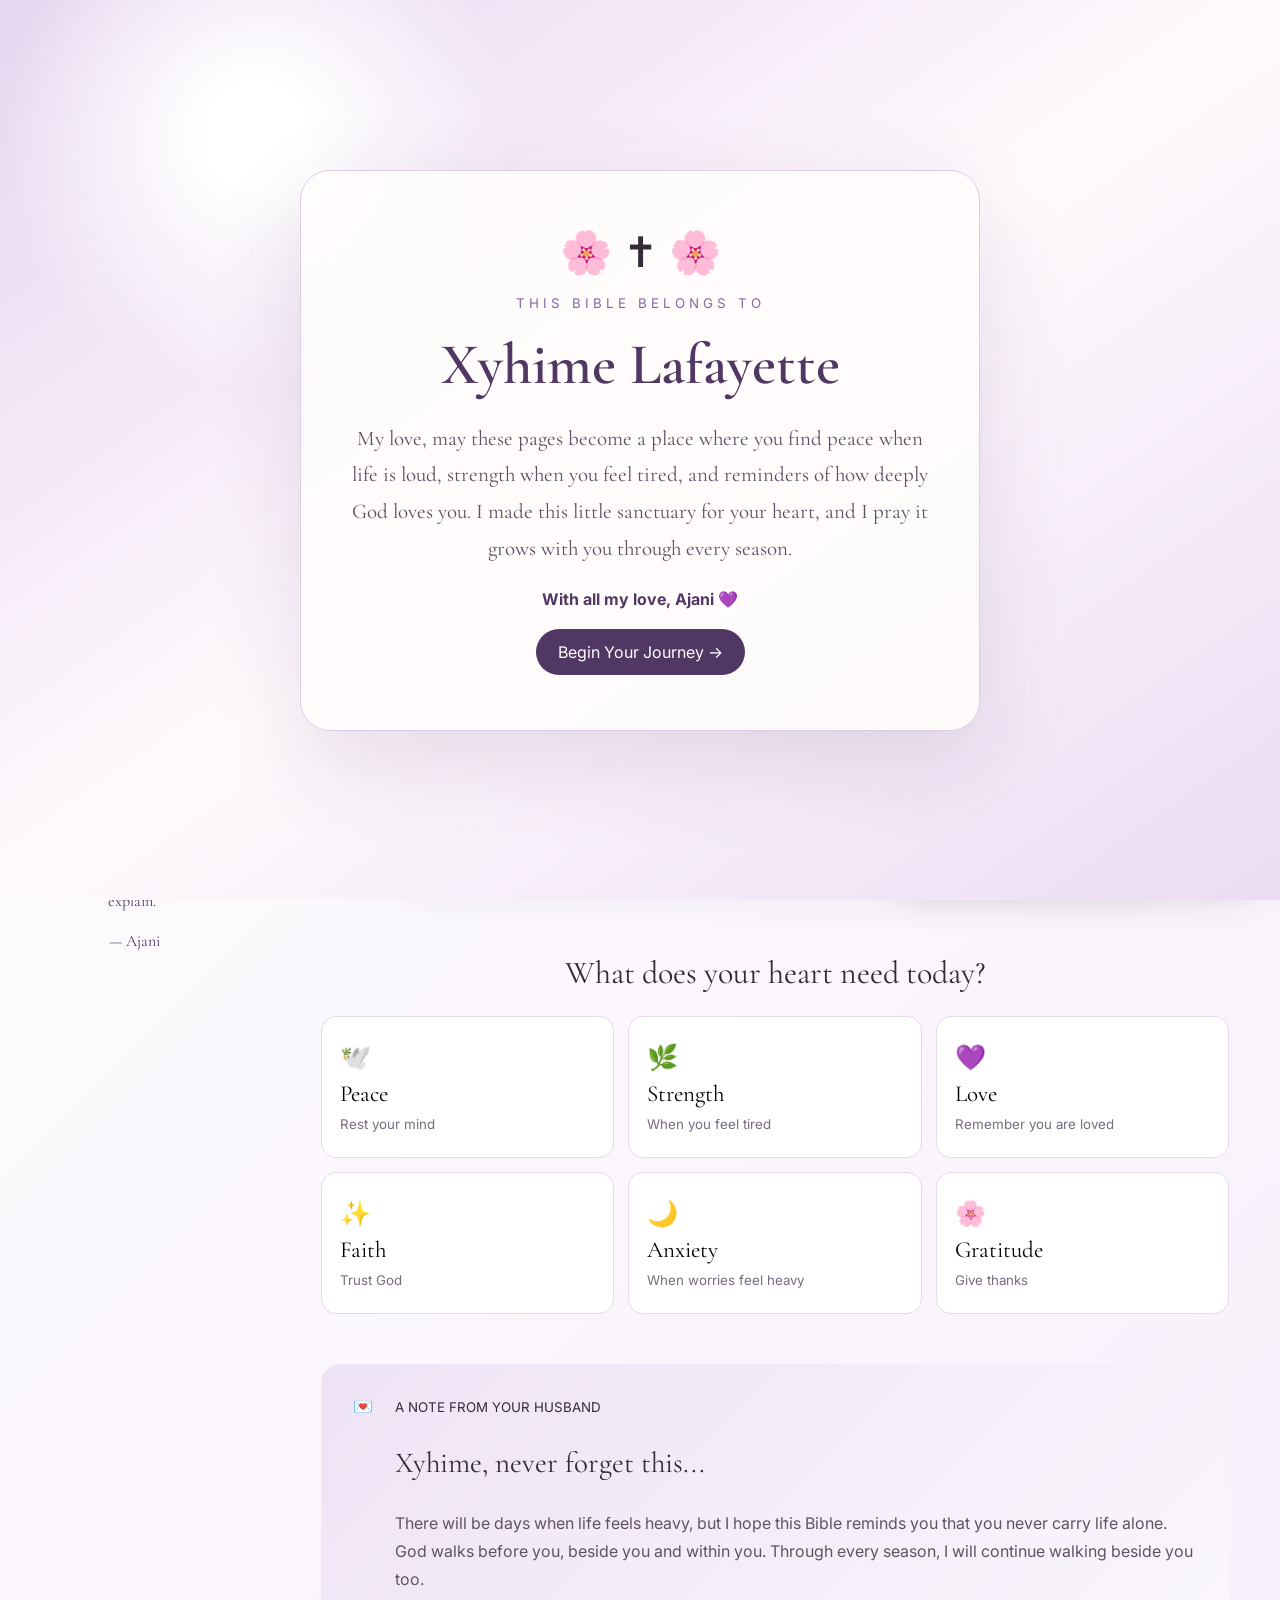
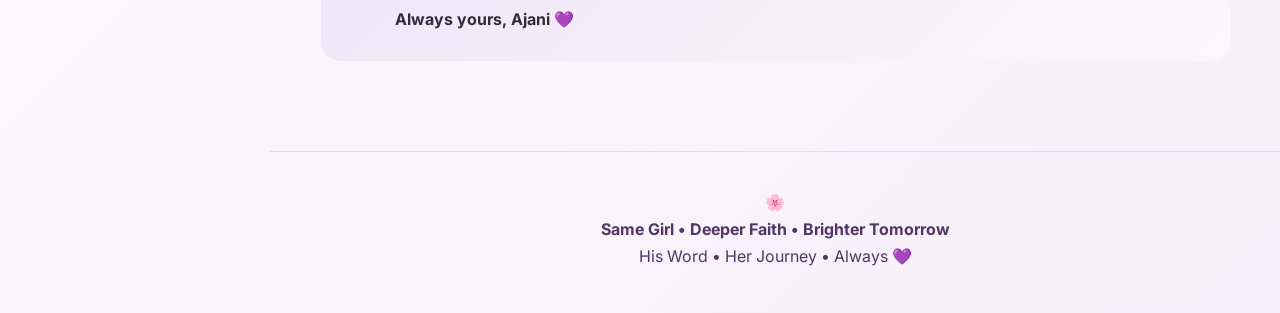
==== commit 7e3abd67: "Force browser to load fixed V4 script" ====
--- a/index.html
+++ b/index.html
@@ -41,4 +41,4 @@
 <section class="page" id="plan"><div class="page-title"><small>GROW DAY BY DAY</small><h2>7-Day Faith Journey</h2><p>Read one passage each day and mark it complete.</p></div><div id="readingPlan" class="plan-list"></div><button class="reset-plan" onclick="resetPlan()">Reset Plan</button></section>
 <section class="page" id="devotion"><div class="page-title"><small>MORNING • EVENING</small><h2>Daily Devotion</h2><p>A quiet moment with God, made for Xyhime.</p></div><div class="devotion-toggle"><button onclick="renderDevotion('morning')">☀️ Morning</button><button onclick="renderDevotion('evening')">🌙 Evening</button></div><div id="devotionCard"></div></section><section class="page" id="progress"><div class="page-title"><small>HER JOURNEY THROUGH SCRIPTURE</small><h2>My Bible Journey</h2><p>Every chapter read becomes part of your growing garden.</p></div><div id="progressSummary"></div><div id="bookProgress" class="progress-grid"></div></section><section class="page" id="letters"><div class="page-title"><small>WORDS FROM YOUR HUSBAND</small><h2>Letters From Ajani</h2><p>Private little reminders of love, faith and encouragement.</p></div><div class="journal"><input id="letterTitle" placeholder="Letter title"><textarea id="letterText" placeholder="Xyhime, I want you to remember..."></textarea><button onclick="saveLetter()">Save Letter</button></div><div id="lettersList"></div></section><section class="page" id="ajani"><div class="ajani-page"><div class="heart">💜</div><small>FROM YOUR HUSBAND</small><h2>For Xyhime</h2><p>My love, I wanted this to be more than a Bible sitting on a screen. I wanted it to be somewhere you could come when you need peace, strength, encouragement, or simply a quiet moment with God.</p><p>I pray every verse reminds you of God's purpose for your life and how precious you are.</p><div class="signature"><span>Made with love for</span><strong>Xyhime Lafayette</strong><span>by your husband, Ajani.</span></div><div class="special-scripture"><small>A VERSE I CHOSE FOR YOU</small><blockquote>“Strength and honour are her clothing; and she shall rejoice in time to come.”</blockquote><strong>Proverbs 31:25</strong></div></div></section>
 <div id="installBanner" class="install-banner" hidden><div><strong>Keep Xyhime’s Bible close 💜</strong><span>Install it on your phone for an app-like experience.</span></div><button id="installButton">Install</button><button id="dismissInstall">×</button></div><footer>🌸 <strong>Same Girl • Deeper Faith • Brighter Tomorrow</strong><span>His Word • Her Journey • Always 💜</span></footer>
-</main></div><script src="script.js?v=100x2"></script></body></html>+</main></div><script src="script.js?v=100x3-fixed"></script></body></html>
